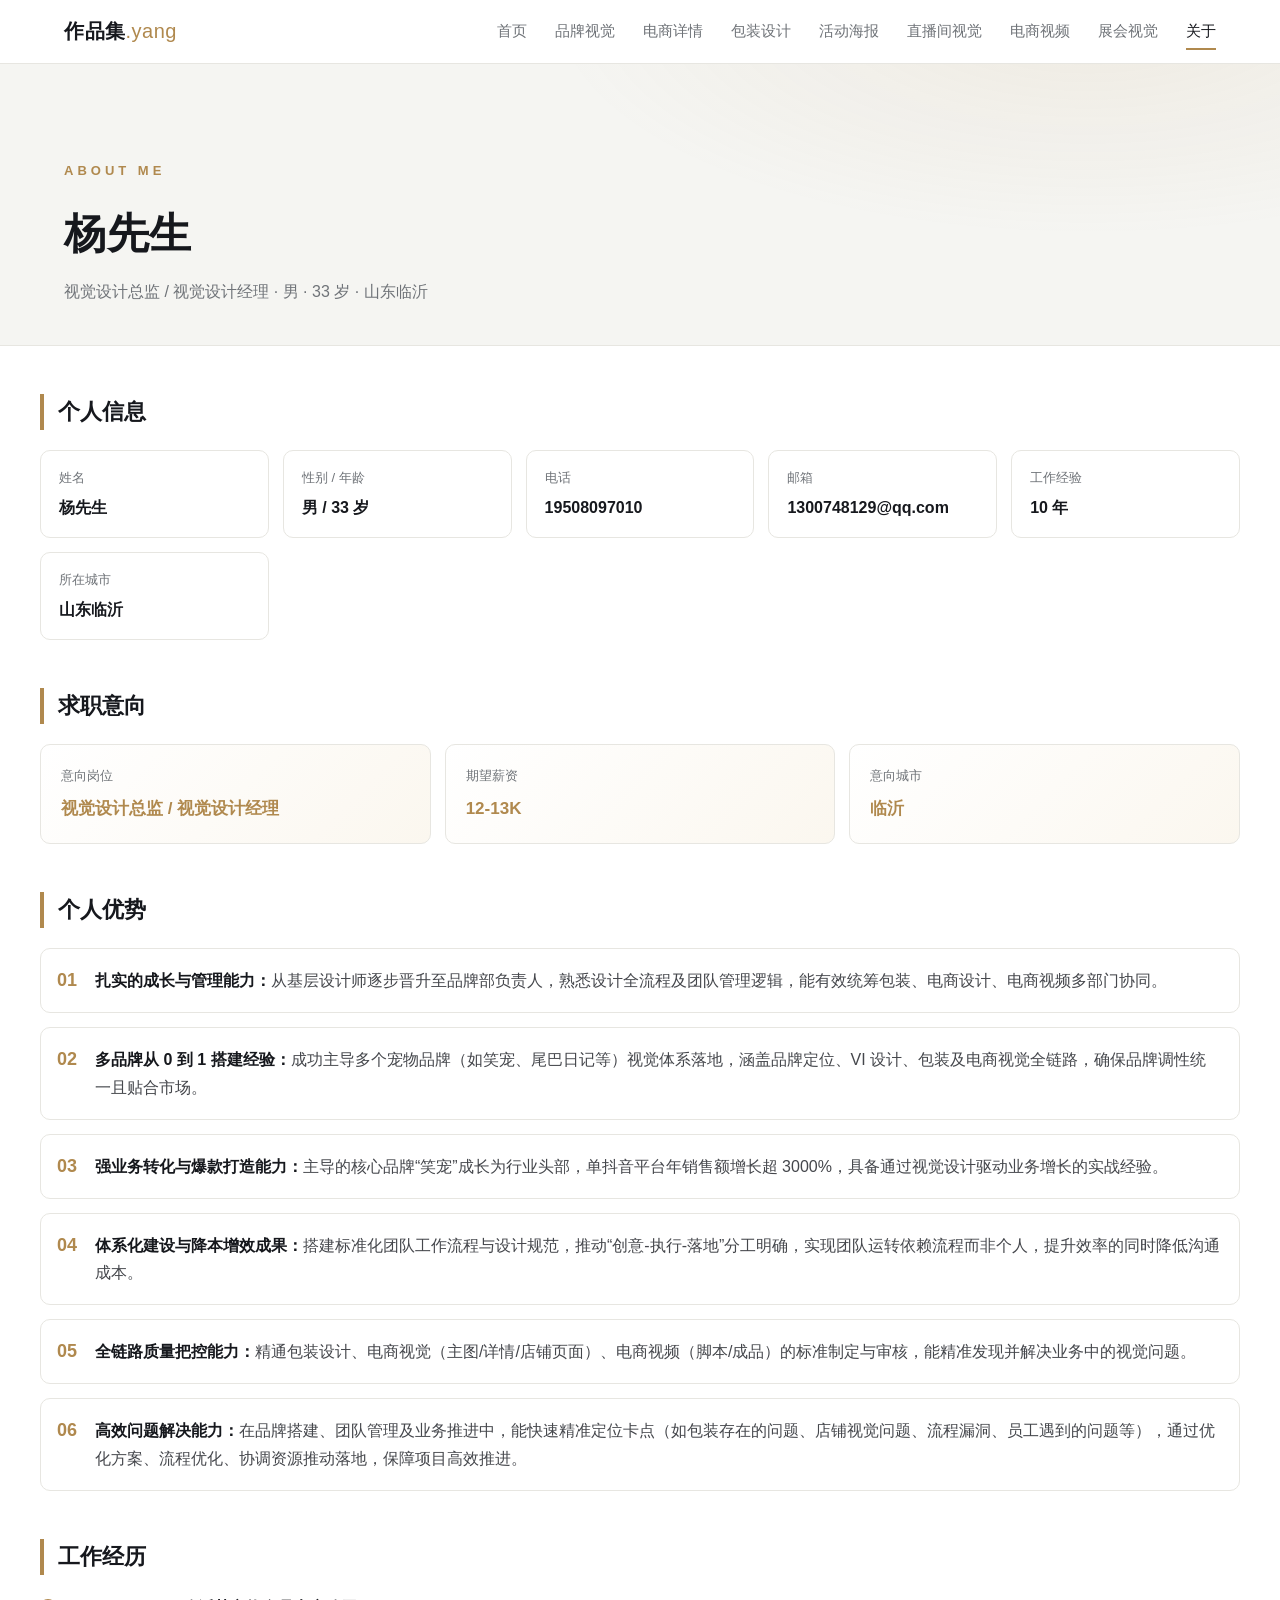
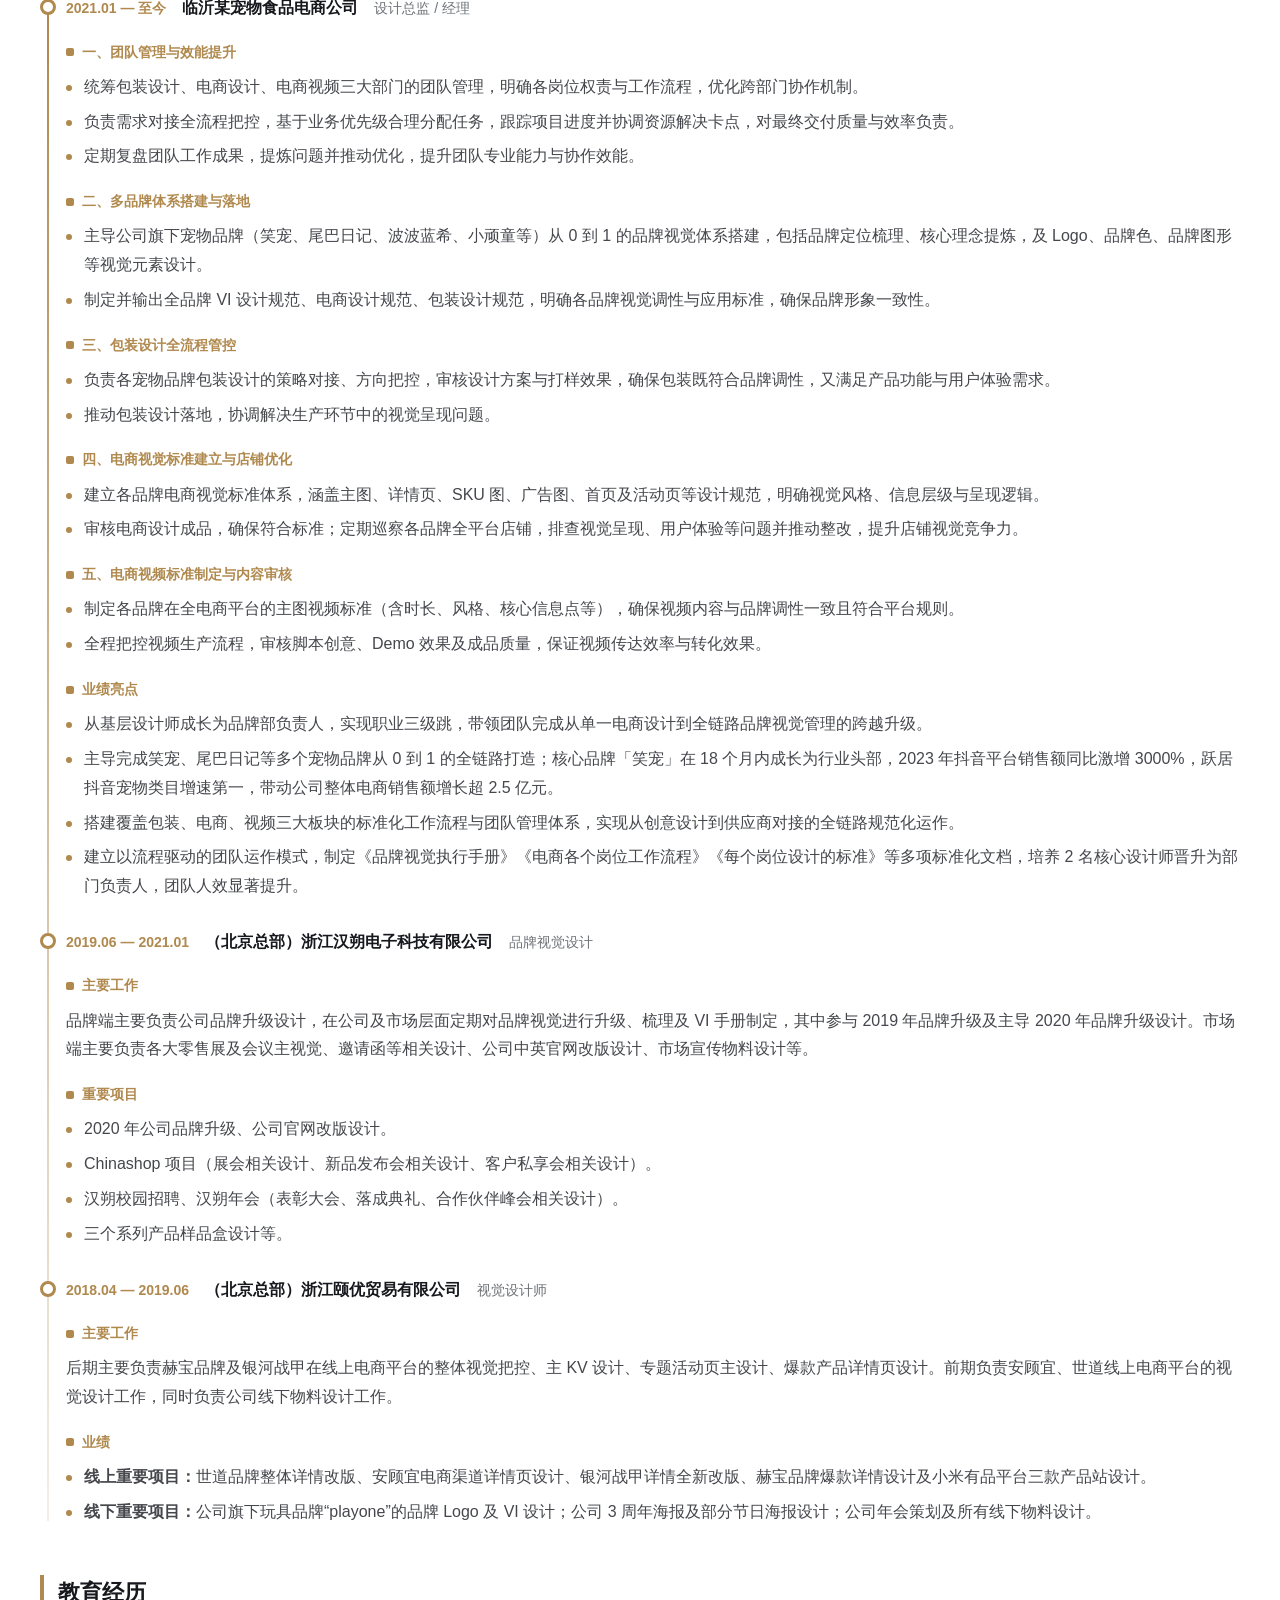
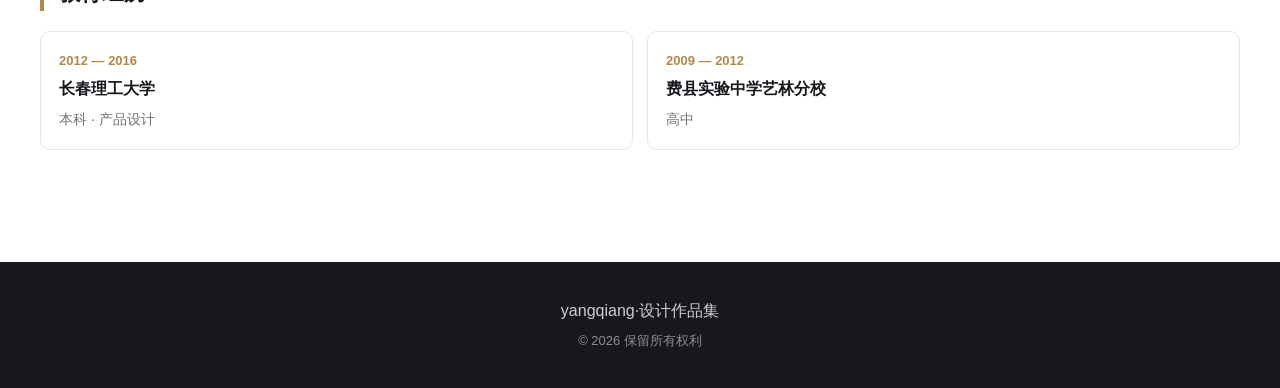
==== about.html @ 396b483f "初始部署：电商设计作品集（压缩版，适配 GitHub）" ====
<!DOCTYPE html>
<html lang="zh-CN">
<head>
  <meta charset="UTF-8" />
  <meta name="viewport" content="width=device-width, initial-scale=1.0" />
  <title>关于我 · 电商设计作品集</title>
  <meta name="description" content="杨先生 · 视觉设计总监/经理 · 个人信息、求职意向、个人优势、工作经历与教育背景" />
  <link rel="stylesheet" href="css/style.css" />
  <style>
    .edit-toolbar{ display:none; position:fixed; right:18px; bottom:18px; z-index:1000; gap:10px; }
    .edit-toolbar button{ border:none; border-radius:50px; padding:12px 22px; font-size:14px; cursor:pointer; box-shadow:0 6px 20px rgba(0,0,0,.18); }
    .btn-edit{ background:var(--accent); color:#fff; }
    .btn-save{ background:#2a9d8f; color:#fff; }
    .btn-cancel{ background:#e9e9e9; color:#333; }
    body.editing .edit-toolbar{ display:flex; }
    body.editing .editable{ outline:2px dashed var(--accent); outline-offset:4px; border-radius:4px; cursor:text; }
    body.editing .editable:hover{ outline-color:#2a9d8f; }
    .edit-badge{ display:none; position:fixed; left:18px; bottom:18px; background:#16181d; color:#fff; padding:10px 16px; border-radius:50px; font-size:13px; z-index:1000; }
    body.editing .edit-badge{ display:block; }
  </style>
</head>
<body>

  <!-- 编辑入口：仅管理员可见 -->
  <div class="edit-toolbar" id="editToolbar">
    <button type="button" class="btn-edit" id="btnEdit">编辑本页</button>
    <button type="button" class="btn-save" id="btnSave" style="display:none">保存修改</button>
    <button type="button" class="btn-cancel" id="btnCancel" style="display:none">取消</button>
  </div>
  <div class="edit-badge" id="editBadge">管理模式 · 点击文字即可编辑</div>

  <!-- ============ 导航栏 ============ -->
  <header class="nav" id="nav">
    <div class="nav-inner container">
      <a class="brand" href="index.html">作品集<span>.yang</span></a>
      <button class="nav-toggle" id="navToggle" aria-label="展开菜单" aria-expanded="false">
        <span></span><span></span><span></span>
      </button>
      <nav class="nav-links" id="navLinks">
        <a href="index.html#home">首页</a>
        <a href="index.html#brand">品牌视觉</a>
        <a href="index.html#detail">电商详情</a>
        <a href="index.html#packaging">包装设计</a>
        <a href="index.html#poster">活动海报</a>
        <a href="index.html#live">直播间视觉</a>
        <a href="index.html#video">电商视频</a>
        <a href="index.html#exhibition">展会视觉</a>
        <a href="about.html" class="active">关于</a>
      </nav>
    </div>
  </header>

  <main>
    <!-- ============ 页面头 ============ -->
    <section class="about-hero">
      <div class="container">
        <p class="kicker editable" data-key="about_kicker">ABOUT ME</p>
        <h1 class="about-h1 editable" data-key="about_title">杨先生</h1>
        <p class="about-sub editable" data-key="about_subtitle">视觉设计总监 / 视觉设计经理 · 男 · 33 岁 · 山东临沂</p>
      </div>
    </section>

    <div class="container about-page" id="aboutPage">

      <!-- 个人信息 -->
      <section class="about-block">
        <h2 class="about-block-title editable" data-key="info_title">个人信息</h2>
        <div class="info-grid">
          <div class="info-card"><span class="info-key">姓名</span><span class="info-val editable" data-key="info_name">杨先生</span></div>
          <div class="info-card"><span class="info-key">性别 / 年龄</span><span class="info-val editable" data-key="info_gender_age">男 / 33 岁</span></div>
          <div class="info-card"><span class="info-key">电话</span><span class="info-val editable" data-key="info_phone">19508097010</span></div>
          <div class="info-card"><span class="info-key">邮箱</span><span class="info-val editable" data-key="info_email">1300748129@qq.com</span></div>
          <div class="info-card"><span class="info-key">工作经验</span><span class="info-val editable" data-key="info_exp">10 年</span></div>
          <div class="info-card"><span class="info-key">所在城市</span><span class="info-val editable" data-key="info_city">山东临沂</span></div>
        </div>
      </section>

      <!-- 求职意向 -->
      <section class="about-block">
        <h2 class="about-block-title editable" data-key="intent_title">求职意向</h2>
        <div class="intent-grid">
          <div class="intent-card">
            <span class="intent-key editable" data-key="intent_key_1">意向岗位</span>
            <span class="intent-val editable" data-key="intent_val_1">视觉设计总监 / 视觉设计经理</span>
          </div>
          <div class="intent-card">
            <span class="intent-key editable" data-key="intent_key_2">期望薪资</span>
            <span class="intent-val editable" data-key="intent_val_2">12-13K</span>
          </div>
          <div class="intent-card">
            <span class="intent-key editable" data-key="intent_key_3">意向城市</span>
            <span class="intent-val editable" data-key="intent_val_3">临沂</span>
          </div>
        </div>
      </section>

      <!-- 个人优势 -->
      <section class="about-block">
        <h2 class="about-block-title editable" data-key="strength_title">个人优势</h2>
        <ol class="strength-list editable" data-key="strength_list">
          <li><strong>扎实的成长与管理能力：</strong>从基层设计师逐步晋升至品牌部负责人，熟悉设计全流程及团队管理逻辑，能有效统筹包装、电商设计、电商视频多部门协同。</li>
          <li><strong>多品牌从 0 到 1 搭建经验：</strong>成功主导多个宠物品牌（如笑宠、尾巴日记等）视觉体系落地，涵盖品牌定位、VI 设计、包装及电商视觉全链路，确保品牌调性统一且贴合市场。</li>
          <li><strong>强业务转化与爆款打造能力：</strong>主导的核心品牌“笑宠”成长为行业头部，单抖音平台年销售额增长超 3000%，具备通过视觉设计驱动业务增长的实战经验。</li>
          <li><strong>体系化建设与降本增效成果：</strong>搭建标准化团队工作流程与设计规范，推动“创意-执行-落地”分工明确，实现团队运转依赖流程而非个人，提升效率的同时降低沟通成本。</li>
          <li><strong>全链路质量把控能力：</strong>精通包装设计、电商视觉（主图/详情/店铺页面）、电商视频（脚本/成品）的标准制定与审核，能精准发现并解决业务中的视觉问题。</li>
          <li><strong>高效问题解决能力：</strong>在品牌搭建、团队管理及业务推进中，能快速精准定位卡点（如包装存在的问题、店铺视觉问题、流程漏洞、员工遇到的问题等），通过优化方案、流程优化、协调资源推动落地，保障项目高效推进。</li>
        </ol>
      </section>

      <!-- 工作经历 -->
      <section class="about-block">
        <h2 class="about-block-title editable" data-key="work_title">工作经历</h2>
        <div class="timeline">

          <div class="tl-item">
            <div class="tl-dot"></div>
            <div class="tl-head">
              <span class="tl-date editable" data-key="w1_date">2021.01 — 至今</span>
              <span class="tl-org editable" data-key="w1_org">临沂某宠物食品电商公司</span>
              <span class="tl-role editable" data-key="w1_role">设计总监 / 经理</span>
            </div>
            <div class="tl-body editable" data-key="w1_body">
              <h4>一、团队管理与效能提升</h4>
              <ul>
                <li>统筹包装设计、电商设计、电商视频三大部门的团队管理，明确各岗位权责与工作流程，优化跨部门协作机制。</li>
                <li>负责需求对接全流程把控，基于业务优先级合理分配任务，跟踪项目进度并协调资源解决卡点，对最终交付质量与效率负责。</li>
                <li>定期复盘团队工作成果，提炼问题并推动优化，提升团队专业能力与协作效能。</li>
              </ul>
              <h4>二、多品牌体系搭建与落地</h4>
              <ul>
                <li>主导公司旗下宠物品牌（笑宠、尾巴日记、波波蓝希、小顽童等）从 0 到 1 的品牌视觉体系搭建，包括品牌定位梳理、核心理念提炼，及 Logo、品牌色、品牌图形等视觉元素设计。</li>
                <li>制定并输出全品牌 VI 设计规范、电商设计规范、包装设计规范，明确各品牌视觉调性与应用标准，确保品牌形象一致性。</li>
              </ul>
              <h4>三、包装设计全流程管控</h4>
              <ul>
                <li>负责各宠物品牌包装设计的策略对接、方向把控，审核设计方案与打样效果，确保包装既符合品牌调性，又满足产品功能与用户体验需求。</li>
                <li>推动包装设计落地，协调解决生产环节中的视觉呈现问题。</li>
              </ul>
              <h4>四、电商视觉标准建立与店铺优化</h4>
              <ul>
                <li>建立各品牌电商视觉标准体系，涵盖主图、详情页、SKU 图、广告图、首页及活动页等设计规范，明确视觉风格、信息层级与呈现逻辑。</li>
                <li>审核电商设计成品，确保符合标准；定期巡察各品牌全平台店铺，排查视觉呈现、用户体验等问题并推动整改，提升店铺视觉竞争力。</li>
              </ul>
              <h4>五、电商视频标准制定与内容审核</h4>
              <ul>
                <li>制定各品牌在全电商平台的主图视频标准（含时长、风格、核心信息点等），确保视频内容与品牌调性一致且符合平台规则。</li>
                <li>全程把控视频生产流程，审核脚本创意、Demo 效果及成品质量，保证视频传达效率与转化效果。</li>
              </ul>
              <h4>业绩亮点</h4>
              <ul>
                <li>从基层设计师成长为品牌部负责人，实现职业三级跳，带领团队完成从单一电商设计到全链路品牌视觉管理的跨越升级。</li>
                <li>主导完成笑宠、尾巴日记等多个宠物品牌从 0 到 1 的全链路打造；核心品牌「笑宠」在 18 个月内成长为行业头部，2023 年抖音平台销售额同比激增 3000%，跃居抖音宠物类目增速第一，带动公司整体电商销售额增长超 2.5 亿元。</li>
                <li>搭建覆盖包装、电商、视频三大板块的标准化工作流程与团队管理体系，实现从创意设计到供应商对接的全链路规范化运作。</li>
                <li>建立以流程驱动的团队运作模式，制定《品牌视觉执行手册》《电商各个岗位工作流程》《每个岗位设计的标准》等多项标准化文档，培养 2 名核心设计师晋升为部门负责人，团队人效显著提升。</li>
              </ul>
            </div>
          </div>

          <div class="tl-item">
            <div class="tl-dot"></div>
            <div class="tl-head">
              <span class="tl-date editable" data-key="w2_date">2019.06 — 2021.01</span>
              <span class="tl-org editable" data-key="w2_org">（北京总部）浙江汉朔电子科技有限公司</span>
              <span class="tl-role editable" data-key="w2_role">品牌视觉设计</span>
            </div>
            <div class="tl-body editable" data-key="w2_body">
              <h4>主要工作</h4>
              <p>品牌端主要负责公司品牌升级设计，在公司及市场层面定期对品牌视觉进行升级、梳理及 VI 手册制定，其中参与 2019 年品牌升级及主导 2020 年品牌升级设计。市场端主要负责各大零售展及会议主视觉、邀请函等相关设计、公司中英官网改版设计、市场宣传物料设计等。</p>
              <h4>重要项目</h4>
              <ul>
                <li>2020 年公司品牌升级、公司官网改版设计。</li>
                <li>Chinashop 项目（展会相关设计、新品发布会相关设计、客户私享会相关设计）。</li>
                <li>汉朔校园招聘、汉朔年会（表彰大会、落成典礼、合作伙伴峰会相关设计）。</li>
                <li>三个系列产品样品盒设计等。</li>
              </ul>
            </div>
          </div>

          <div class="tl-item">
            <div class="tl-dot"></div>
            <div class="tl-head">
              <span class="tl-date editable" data-key="w3_date">2018.04 — 2019.06</span>
              <span class="tl-org editable" data-key="w3_org">（北京总部）浙江颐优贸易有限公司</span>
              <span class="tl-role editable" data-key="w3_role">视觉设计师</span>
            </div>
            <div class="tl-body editable" data-key="w3_body">
              <h4>主要工作</h4>
              <p>后期主要负责赫宝品牌及银河战甲在线上电商平台的整体视觉把控、主 KV 设计、专题活动页主设计、爆款产品详情页设计。前期负责安顾宜、世道线上电商平台的视觉设计工作，同时负责公司线下物料设计工作。</p>
              <h4>业绩</h4>
              <ul>
                <li><strong>线上重要项目：</strong>世道品牌整体详情改版、安顾宜电商渠道详情页设计、银河战甲详情全新改版、赫宝品牌爆款详情设计及小米有品平台三款产品站设计。</li>
                <li><strong>线下重要项目：</strong>公司旗下玩具品牌“playone”的品牌 Logo 及 VI 设计；公司 3 周年海报及部分节日海报设计；公司年会策划及所有线下物料设计。</li>
              </ul>
            </div>
          </div>

        </div>
      </section>

      <!-- 教育经历 -->
      <section class="about-block">
        <h2 class="about-block-title editable" data-key="edu_title">教育经历</h2>
        <div class="edu-grid editable" data-key="edu_list">
          <div class="edu-card">
            <span class="edu-date">2012 — 2016</span>
            <span class="edu-school">长春理工大学</span>
            <span class="edu-major">本科 · 产品设计</span>
          </div>
          <div class="edu-card">
            <span class="edu-date">2009 — 2012</span>
            <span class="edu-school">费县实验中学艺林分校</span>
            <span class="edu-major">高中</span>
          </div>
        </div>
      </section>

    </div>
  </main>

  <footer class="footer">
    <div class="container">
      <p class="editable" data-key="footer_line">yangqiang·设计作品集</p>
      <p class="footer-sub">© <span id="year"></span> 保留所有权利</p>
    </div>
  </footer>

  <script src="js/admin_shared.js"></script>
  <script>
  (function () {
    "use strict";
    document.getElementById("year").textContent = new Date().getFullYear();

    var API = window.__adminAPI || "";
    var TOKEN = null;
    var editing = false;
    var toolbar = document.getElementById("editToolbar");
    var badge = document.getElementById("editBadge");
    var btnEdit = document.getElementById("btnEdit");
    var btnSave = document.getElementById("btnSave");
    var btnCancel = document.getElementById("btnCancel");
    var editables = Array.prototype.slice.call(document.querySelectorAll(".editable"));

    function getToken() {
      var m = location.search.match(/[?&]token=([^&]+)/);
      return m ? decodeURIComponent(m[1]) : localStorage.getItem("adminToken");
    }
    function setEditState(on) {
      editing = on;
      document.body.classList.toggle("editing", on);
      btnEdit.style.display = on ? "none" : "";
      btnSave.style.display = on ? "" : "none";
      btnCancel.style.display = on ? "" : "none";
      editables.forEach(function (el) { el.setAttribute("contenteditable", on ? "true" : "false"); });
      badge.textContent = on ? "管理模式 · 点击文字即可编辑，改完点保存" : "管理模式 · 点击文字即可编辑";
    }

    // 验证 token
    var rawToken = getToken();
    if (rawToken) {
      fetch(API + "/api/check_token", {
        method: "POST",
        headers: {"Content-Type": "application/json"},
        body: JSON.stringify({token: rawToken})
      }).then(function (r) {
        if (r.ok) return r.json();
        throw new Error("bad token");
      }).then(function (res) {
        if (res.ok) {
          TOKEN = rawToken;
          localStorage.setItem("adminToken", TOKEN);
          toolbar.style.display = "flex";
        }
      }).catch(function () {
        localStorage.removeItem("adminToken");
      });
    }

    btnEdit.addEventListener("click", function () { setEditState(true); });
    btnCancel.addEventListener("click", function () {
      if (confirm("取消后未保存的修改将丢失，确定取消？")) location.reload();
    });
    btnSave.addEventListener("click", function () {
      if (!TOKEN) { alert("未登录或无权限"); return; }
      // 生成干净的 HTML 副本
      var clone = document.documentElement.cloneNode(true);
      var tb = clone.querySelector(".edit-toolbar");
      if (tb) tb.remove();
      var bd = clone.querySelector(".edit-badge");
      if (bd) bd.remove();
      clone.querySelectorAll(".editable").forEach(function (el) {
        el.removeAttribute("contenteditable");
        el.classList.remove("editable");
      });
      var html = clone.outerHTML;
      fetch(API + "/api/save_about", {
        method: "POST",
        headers: {
          "Content-Type": "application/json",
          "X-Admin-Token": TOKEN
        },
        body: JSON.stringify({html: html})
      }).then(function (r) { return r.json(); }).then(function (res) {
        if (res.ok) { alert("保存成功"); setEditState(false); location.reload(); }
        else alert("保存失败：" + (res.error || "未知错误"));
      }).catch(function (e) { alert("保存失败：" + e.message); });
    });
  })();
  </script>
</body>
</html>
---- css/style.css ----
/* =========================================================
   电商设计作品集 · 样式表
   简约干净商业风格 · 适配桌面 / 移动端
   ========================================================= */

:root{
  --bg:        #ffffff;
  --bg-soft:   #f5f5f2;
  --ink:       #16181d;
  --muted:     #6f7378;
  --line:      #e7e6e1;
  --accent:    #b0894e;      /* 暖铜金，商业质感点缀 */
  --accent-2:  #8c6a35;
  --shadow:    0 10px 30px rgba(20,22,29,.08);
  --shadow-sm: 0 4px 14px rgba(20,22,29,.06);
  --radius:    10px;
  --nav-h:     64px;
  --maxw:      1200px;
  --ease:      cubic-bezier(.22,.61,.36,1);
}

*{ box-sizing:border-box; margin:0; padding:0; }

html{
  scroll-behavior:smooth;
  scroll-padding-top:var(--nav-h);
  -webkit-text-size-adjust:100%;
}

body{
  font-family:-apple-system,BlinkMacSystemFont,"PingFang SC","Microsoft YaHei",
              "Hiragino Sans GB","Segoe UI",Roboto,Helvetica,Arial,sans-serif;
  color:var(--ink);
  background:var(--bg);
  line-height:1.65;
  -webkit-font-smoothing:antialiased;
}

img{ display:block; max-width:100%; }
a{ color:inherit; text-decoration:none; }

.container{
  width:100%;
  max-width:var(--maxw);
  margin:0 auto;
  padding:0 24px;
}

/* ===================== 导航栏 ===================== */
.nav{
  position:sticky; top:0; z-index:50;
  height:var(--nav-h);
  background:rgba(255,255,255,.82);
  backdrop-filter:saturate(180%) blur(12px);
  -webkit-backdrop-filter:saturate(180%) blur(12px);
  border-bottom:1px solid var(--line);
}
.nav-inner{
  height:100%;
  display:flex; align-items:center; justify-content:space-between;
}
.brand{
  font-size:20px; font-weight:700; letter-spacing:.5px;
}
.brand span{ color:var(--accent); font-weight:500; }

.nav-links{ display:flex; gap:28px; }
.nav-links a{
  position:relative;
  font-size:15px; color:var(--muted);
  padding:6px 0;
  transition:color .25s var(--ease);
}
.nav-links a::after{
  content:""; position:absolute; left:0; bottom:0;
  width:0; height:2px; background:var(--accent);
  transition:width .28s var(--ease);
}
.nav-links a:hover{ color:var(--ink); }
.nav-links a.active{ color:var(--ink); }
.nav-links a.active::after{ width:100%; }

/* 移动端汉堡按钮 */
.nav-toggle{
  display:none;
  flex-direction:column; justify-content:center; gap:5px;
  width:42px; height:42px; border:none; background:none; cursor:pointer;
}
.nav-toggle span{
  display:block; width:22px; height:2px; background:var(--ink);
  transition:transform .3s var(--ease), opacity .3s var(--ease);
}
.nav-toggle.open span:nth-child(1){ transform:translateY(7px) rotate(45deg); }
.nav-toggle.open span:nth-child(2){ opacity:0; }
.nav-toggle.open span:nth-child(3){ transform:translateY(-7px) rotate(-45deg); }

/* ===================== 首页 HERO ===================== */
.hero{
  position:relative; overflow:hidden;
  min-height:calc(100vh - var(--nav-h));
  display:flex; align-items:center;
  background:var(--bg-soft);
  border-bottom:1px solid var(--line);
}
.hero-bg{ position:absolute; inset:0; z-index:0; }
.hero-bg svg{ width:100%; height:100%; display:block; }
.hero-inner{ position:relative; z-index:1; }
.hero-inner{ padding:60px 24px; text-align:center; width:100%; }
.kicker{
  font-size:13px; letter-spacing:4px; text-transform:uppercase;
  color:var(--accent); margin-bottom:18px; font-weight:600;
}
.hero-title{
  font-size:clamp(2.6rem,7vw,5rem);
  font-weight:800; line-height:1.1; letter-spacing:1px;
}
.hero-name{
  margin-top:26px; font-size:clamp(1.1rem,2.4vw,1.5rem);
  font-weight:600; color:var(--ink);
}
.hero-contact{
  margin-top:8px; font-size:15px; color:var(--muted);
}
.hero-cta{
  display:inline-block; margin-top:36px;
  padding:13px 30px; border:1px solid var(--ink); border-radius:40px;
  font-size:15px; color:var(--ink);
  transition:background .25s var(--ease), color .25s var(--ease), transform .25s var(--ease);
}
.hero-cta:hover{ background:var(--ink); color:#fff; transform:translateY(-2px); }

/* 可编辑占位提示 */
[contenteditable]{ outline:none; border-radius:6px; padding:2px 6px; margin-left:-6px; }
[contenteditable]:focus{ box-shadow:0 0 0 2px rgba(176,137,78,.35); }
[contenteditable]:empty:before{
  content:attr(data-ph); color:var(--muted); font-weight:400;
}

/* ===================== 通用区块 ===================== */
.section{ padding:84px 0; }
.section-alt{ background:var(--bg-soft); }
.section-head{
  display:flex; align-items:baseline; gap:18px; margin-bottom:22px;
}
.sec-index{
  font-size:14px; font-weight:700; color:var(--accent);
  border:1px solid var(--accent); border-radius:6px;
  padding:3px 9px; line-height:1;
}
.section-head h2{ font-size:clamp(1.5rem,3.2vw,2.1rem); font-weight:700; letter-spacing:.5px; }
.sec-en{ font-size:13px; letter-spacing:2px; text-transform:uppercase; color:var(--muted); margin-top:2px; }

/* 文案预留框（文本框） */
.box-intro{
  width:100%;
  font:inherit; color:var(--ink);
  background:var(--bg);
  border:1px solid var(--line); border-radius:var(--radius);
  padding:14px 16px; margin-bottom:26px;
  resize:vertical; min-height:64px; line-height:1.6;
}
.section-alt .box-intro{ background:#fff; }
.box-intro::placeholder{ color:var(--muted); }
.box-intro:focus{ outline:none; border-color:var(--accent); box-shadow:0 0 0 3px rgba(176,137,78,.15); }
.box-tall{ min-height:160px; }

/* ===================== 网格 / 卡片 ===================== */
.grid{
  display:grid;
  grid-template-columns:repeat(auto-fill,minmax(240px,1fr));
  gap:20px;
}
.grid-video{
  grid-template-columns:repeat(auto-fill,minmax(320px,1fr));
  gap:24px;
}
.card{
  background:#fff; border:1px solid var(--line); border-radius:var(--radius);
  overflow:hidden; cursor:pointer;
  transition:transform .3s var(--ease), box-shadow .3s var(--ease), border-color .3s var(--ease);
}
.section-alt .card{ background:#fff; }
.card:hover{
  transform:translateY(-6px);
  box-shadow:var(--shadow);
  border-color:transparent;
}
.card-media{
  position:relative; width:100%; aspect-ratio:4/3;
  background:var(--bg-soft); overflow:hidden;
}
.card-media img{
  width:100%; height:100%; object-fit:cover;        /* 不变形：等比裁剪填充 */
  transition:transform .4s var(--ease);
}
.card:hover .card-media img{ transform:scale(1.04); }
.card-title{
  padding:13px 15px; font-size:14px; color:var(--ink);
  white-space:nowrap; overflow:hidden; text-overflow:ellipsis;
}

/* 视频卡片 */
.video-card{
  background:#fff; border:1px solid var(--line); border-radius:var(--radius);
  overflow:hidden;
  transition:transform .3s var(--ease), box-shadow .3s var(--ease);
}
.video-card:hover{ transform:translateY(-6px); box-shadow:var(--shadow); border-color:transparent; }
.video-card video{
  width:100%; height:auto; display:block; background:#000;   /* 不变形：保持原始比例 */
}
.video-card .card-title{ padding:12px 15px; }

/* ===================== 灯箱 ===================== */
.lightbox{
  position:fixed; inset:0; z-index:100;
  display:none; align-items:center; justify-content:center;
  background:rgba(16,18,23,.92);
  padding:24px;
}
.lightbox.open{ display:flex; }
.lb-figure{
  position:relative;
  display:flex; flex-direction:column; align-items:center; justify-content:center;
  width:100%; max-width:min(1100px,94vw); height:90vh;
}
.lb-stage{
  position:relative; flex:1; min-height:0; width:100%;
  display:flex; align-items:center; justify-content:center;
  overflow:hidden;
}
#lbImg{
  display:block; max-width:none; max-height:none;
  border-radius:6px; box-shadow:0 20px 60px rgba(0,0,0,.5);
}
.lb-title-bar{
  position:absolute; top:16px; left:0; right:0; text-align:center; z-index:5;
  pointer-events:none;
}
.lb-title-bar h4{ color:#fff; font-size:15px; font-weight:600; text-shadow:0 1px 6px rgba(0,0,0,.7); }

.lb-close{
  position:absolute; top:18px; right:22px;
  width:44px; height:44px; border-radius:50%;
  border:1px solid rgba(255,255,255,.3); background:rgba(255,255,255,.06);
  color:#fff; font-size:26px; line-height:1; cursor:pointer;
  transition:background .2s var(--ease);
}
.lb-close:hover{ background:rgba(255,255,255,.16); }
.lb-nav{
  position:absolute; top:50%; transform:translateY(-50%);
  width:48px; height:48px; border-radius:50%;
  border:1px solid rgba(255,255,255,.25); background:rgba(255,255,255,.06);
  color:#fff; font-size:28px; cursor:pointer;
  transition:background .2s var(--ease);
}
.lb-nav:hover{ background:rgba(255,255,255,.18); }
.lb-prev{ left:18px; }
.lb-next{ right:18px; }

/* 灯箱缩放容器 + 缩放控制（放大/缩小/复位，支持滚轮/双击/拖拽/双指） */
.lb-zoom-wrap{
  flex:none; line-height:0;
  transform-origin:center center;
  cursor:grab;
  will-change:transform;
  touch-action:none;
}
.lb-zoom-wrap:active{ cursor:grabbing; }
.lb-zoom-controls{
  position:absolute; bottom:18px; left:50%; transform:translateX(-50%);
  display:flex; align-items:center; gap:8px; z-index:115;
}
.lb-zoom-controls button{
  width:44px; height:44px; border-radius:50%;
  border:1px solid rgba(255,255,255,.32); background:rgba(255,255,255,.08);
  color:#fff; font-size:20px; line-height:1; cursor:pointer;
  display:flex; align-items:center; justify-content:center;
  transition:background .2s var(--ease), transform .15s var(--ease);
  backdrop-filter:blur(4px); -webkit-backdrop-filter:blur(4px);
}
.lb-zoom-controls button:hover{ background:rgba(255,255,255,.22); }
.lb-zoom-controls button:active{ transform:scale(.92); }
.lb-zoom-controls #lbZoomReset{            /* “1:1” 复位按钮，稍宽 */
  font-size:13px; font-weight:600; width:auto; min-width:56px; padding:0 12px;
  letter-spacing:.5px;
}

/* ===================== 关于我（独立页 about.html） ===================== */
.about-hero{
  padding:96px 0 40px;
  border-bottom:1px solid var(--line);
  background:
    radial-gradient(900px 380px at 85% -20%, rgba(176,137,78,.10), transparent 60%),
    var(--bg-soft);
}
.about-h1{ font-size:42px; font-weight:800; letter-spacing:.5px; }
.about-sub{ color:var(--muted); margin-top:10px; font-size:16px; }
.about-page{ padding:48px 0 64px; }
.about-block{ margin-bottom:48px; }
.about-block-title{
  font-size:22px; font-weight:700; margin-bottom:20px;
  padding-left:14px; border-left:4px solid var(--accent);
}
.info-grid{
  display:grid; grid-template-columns:repeat(auto-fit,minmax(220px,1fr)); gap:14px;
}
.info-card{
  background:#fff; border:1px solid var(--line); border-radius:var(--radius);
  padding:16px 18px; display:flex; flex-direction:column; gap:6px;
}
.info-key{ font-size:13px; color:var(--muted); }
.info-val{ font-size:16px; font-weight:600; color:var(--ink); word-break:break-all; }
.intent-grid{ display:grid; grid-template-columns:repeat(auto-fit,minmax(240px,1fr)); gap:14px; }
.intent-card{
  background:linear-gradient(135deg, #fff, #fbf7ef);
  border:1px solid var(--line); border-radius:var(--radius);
  padding:20px; display:flex; flex-direction:column; gap:8px;
}
.intent-key{ font-size:13px; color:var(--muted); }
.intent-val{ font-size:17px; font-weight:700; color:var(--accent); }
.timeline{ position:relative; padding-left:26px; }
.timeline::before{
  content:""; position:absolute; left:7px; top:6px; bottom:6px; width:2px;
  background:linear-gradient(var(--accent),rgba(176,137,78,.15));
}
.tl-item{ position:relative; margin-bottom:28px; }
.tl-dot{
  position:absolute; left:-26px; top:4px; width:16px; height:16px; border-radius:50%;
  background:#fff; border:3px solid var(--accent);
}
.tl-head{ display:flex; flex-wrap:wrap; align-items:baseline; gap:10px 16px; margin-bottom:10px; }
.tl-date{ font-size:14px; font-weight:700; color:var(--accent); }
.tl-org{ font-size:16px; font-weight:700; color:var(--ink); }
.tl-role{ font-size:14px; color:var(--muted); }
.tl-list{ list-style:none; padding:0; margin:0; }
.tl-list li{
  position:relative; padding-left:18px; margin-bottom:8px; color:#45474c; line-height:1.7;
}
.tl-list li::before{ content:""; position:absolute; left:0; top:11px; width:6px; height:6px; border-radius:50%; background:var(--accent); }
.about-note{
  margin-top:8px; font-size:12px; color:var(--muted);
  background:rgba(176,137,78,.08); border:1px dashed rgba(176,137,78,.35);
  border-radius:8px; padding:10px 14px;
}

/* 个人优势 */
.strength-list{
  list-style:none; counter-reset:strength; padding:0; margin:0;
  display:grid; gap:14px;
}
.strength-list li{
  position:relative; background:#fff; border:1px solid var(--line); border-radius:var(--radius);
  padding:18px 18px 18px 54px; line-height:1.7; color:#45474c;
}
.strength-list li::before{
  counter-increment:strength; content:counter(strength, decimal-leading-zero);
  position:absolute; left:16px; top:16px; font-size:18px; font-weight:800; color:var(--accent);
}
.strength-list li strong{ color:var(--ink); font-weight:700; }

/* 工作经历详情 */
.tl-body{ color:#45474c; line-height:1.8; }
.tl-body h4{
  font-size:14px; font-weight:700; color:var(--accent); margin:18px 0 8px;
  display:flex; align-items:center; gap:8px;
}
.tl-body h4::before{
  content:""; width:8px; height:8px; border-radius:2px; background:var(--accent);
}
.tl-body p{ margin-bottom:10px; }
.tl-body ul{ list-style:none; padding:0; margin:0 0 10px; }
.tl-body ul li{ position:relative; padding-left:18px; margin-bottom:6px; }
.tl-body ul li::before{ content:""; position:absolute; left:0; top:12px; width:6px; height:6px; border-radius:50%; background:var(--accent); }

/* 教育经历 */
.edu-grid{ display:grid; grid-template-columns:repeat(auto-fit,minmax(260px,1fr)); gap:14px; }
.edu-card{
  background:#fff; border:1px solid var(--line); border-radius:var(--radius);
  padding:18px; display:flex; flex-direction:column; gap:5px;
}
.edu-date{ font-size:13px; font-weight:700; color:var(--accent); }
.edu-school{ font-size:16px; font-weight:700; color:var(--ink); }
.edu-major{ font-size:14px; color:var(--muted); }

/* ===================== 关于我（文案排版，非框式） ===================== */
.about-wrap{ max-width:880px; }
.about-lede{
  font-size:clamp(1.15rem,2.4vw,1.5rem); line-height:1.6; font-weight:500;
  color:var(--ink); margin-bottom:30px; letter-spacing:.3px;
}
.about-cols{
  display:grid; grid-template-columns:1fr 1fr; gap:14px 44px; margin-bottom:36px;
}
.about-col p{ color:#45474c; margin-bottom:14px; }
.about-meta{
  display:flex; flex-wrap:wrap; gap:18px 48px;
  padding-top:26px; border-top:1px solid var(--line);
}
.meta-item{ display:flex; flex-direction:column; gap:5px; }
.meta-key{
  font-size:12px; letter-spacing:2px; text-transform:uppercase; color:var(--accent); font-weight:600;
}
.meta-val{ font-size:16px; font-weight:600; color:var(--ink); }

/* ===================== 页脚 ===================== */
.footer{ background:var(--ink); color:#cfcfcf; padding:36px 0; text-align:center; }
.footer-sub{ font-size:13px; color:#8d8f95; margin-top:6px; }

/* ===================== 品牌视觉：PDF 封面卡片 ===================== */
.grid-brand{ grid-template-columns:repeat(auto-fill,minmax(210px,1fr)); }
.brand-card{
  background:#fff; border:1px solid var(--line); border-radius:var(--radius);
  overflow:hidden; display:flex; flex-direction:column; cursor:pointer;
  transition:transform .3s var(--ease), box-shadow .3s var(--ease), border-color .3s var(--ease);
}
.brand-card:hover{ transform:translateY(-6px); box-shadow:var(--shadow); border-color:transparent; }
.brand-cover{
  position:relative; aspect-ratio:4/3; display:flex; align-items:center; justify-content:center;
  background:linear-gradient(155deg,#fbf9f5,#efe9df);
  border-bottom:1px solid var(--line);
}
.brand-cover::before{
  content:""; position:absolute; left:0; right:0; top:0; height:5px;
  background:linear-gradient(90deg,var(--accent),var(--accent-2));
  z-index:2;                       /* 封面图之上保留顶部色条 */
}
.brand-cover img{
  width:100%; height:100%; object-fit:cover; position:relative; z-index:0;
  transition:transform .4s var(--ease);
}
.brand-card:hover .brand-cover img{ transform:scale(1.04); }
.brand-cover.no-cover{ background:linear-gradient(155deg,#fbf9f5,#efe9df); }
.brand-cover-fallback{
  position:relative; z-index:0; width:100%; height:100%;
  display:flex; flex-direction:column; align-items:center; justify-content:center; gap:14px;
  padding:18px; text-align:center;
}
.pdf-tag{
  font-size:13px; font-weight:800; letter-spacing:2px; color:#fff;
  background:var(--accent); padding:5px 12px; border-radius:6px;
}
.bcp-title{ font-size:15px; font-weight:600; color:var(--ink); line-height:1.4; }
.pdf-badge{
  position:absolute; top:12px; right:12px; font-size:11px; font-weight:700; letter-spacing:1px;
  color:#fff; background:var(--accent); padding:3px 8px; border-radius:5px;
}
.brand-meta{ padding:14px 15px 16px; display:flex; flex-direction:column; gap:6px; }
.brand-title{
  font-size:14px; font-weight:600; line-height:1.4;
  display:-webkit-box; -webkit-line-clamp:2; -webkit-box-orient:vertical; overflow:hidden;
}
.brand-sub{ font-size:12px; color:var(--muted); }
.brand-actions{ display:flex; gap:10px; margin-top:6px; }
.brand-actions a, .brand-actions button{
  flex:1; text-align:center; font:inherit; font-size:13px; cursor:pointer;
  padding:8px 0; border-radius:7px; border:1px solid var(--line); background:#fff; color:var(--ink);
  transition:background .2s var(--ease), color .2s var(--ease), border-color .2s var(--ease);
}
.brand-actions .brand-view{ background:var(--accent); border-color:var(--accent); color:#fff; }
.brand-actions .brand-view:hover{ background:var(--accent-2); }
.brand-actions a:hover{ border-color:var(--accent); color:var(--accent); }

/* ===================== 展会视觉：分组画廊 ===================== */
.ex-group{ margin-bottom:44px; }
.ex-group:last-child{ margin-bottom:0; }
.ex-group-head{
  display:flex; align-items:baseline; gap:12px; margin-bottom:16px;
  padding-bottom:10px; border-bottom:1px solid var(--line);
}
.ex-group-head h3{ font-size:18px; font-weight:700; }
.ex-group-head .ex-en{ font-size:12px; letter-spacing:2px; text-transform:uppercase; color:var(--muted); }
.ex-group-head .ex-count{ margin-left:auto; font-size:12px; color:var(--muted); }
.ex-grid{ display:grid; grid-template-columns:repeat(auto-fill,minmax(220px,1fr)); gap:18px; }

/* ===================== 长图切片网格弹窗（详情 / 海报） ===================== */
.slice-modal{
  position:fixed; inset:0; z-index:110; display:none;
  flex-direction:column; background:rgba(245,245,242,.98);
}
.slice-modal.open{ display:flex; }
.slice-modal-bar{
  display:flex; align-items:center; gap:14px; padding:14px 20px;
  background:#fff; border-bottom:1px solid var(--line);
}
.slice-modal-bar h3{
  font-size:16px; font-weight:700; flex:1; min-width:0;
  white-space:nowrap; overflow:hidden; text-overflow:ellipsis;
}
.slice-close{
  width:40px; height:40px; border-radius:50%; border:1px solid var(--line);
  background:#fff; color:var(--ink); font-size:24px; line-height:1; cursor:pointer;
  transition:background .2s var(--ease);
}
.slice-close:hover{ background:var(--bg-soft); }
.slice-modal-body{ flex:1; min-height:0; overflow:auto; padding:22px; }
.slice-hint{ font-size:13px; color:var(--muted); margin-bottom:16px; text-align:center; }
.slice-grid{
  display:grid;
  grid-template-columns:repeat(auto-fill, minmax(300px, 1fr));
  gap:22px;
  max-width:1100px; margin:0 auto;
}
.slice-cell{
  position:relative; background:#fff; border:1px solid var(--line); border-radius:var(--radius);
  overflow:hidden; cursor:pointer;
  transition:transform .25s var(--ease), box-shadow .25s var(--ease), border-color .25s var(--ease);
}
.slice-cell:hover{
  transform:translateY(-5px);
  box-shadow:0 18px 40px rgba(16,18,29,.10);
  border-color:transparent;
}
.slice-cell img{
  width:100%; height:auto; display:block; background:var(--bg-soft);
}
.slice-num{
  position:absolute; left:12px; bottom:12px; font-size:12px; font-weight:600; color:var(--ink);
  background:rgba(255,255,255,.92); padding:4px 10px; border-radius:20px;
  box-shadow:0 2px 8px rgba(0,0,0,.08);
}
@media (max-width: 640px){
  .slice-grid{ grid-template-columns:repeat(auto-fill, minmax(220px, 1fr)); gap:14px; }
  .slice-modal-body{ padding:16px; }
}

/* ===================== PDF 查看 / 下载 弹窗 ===================== */
.pdf-modal{
  position:fixed; inset:0; z-index:120; display:none;
  flex-direction:column; background:rgba(16,18,23,.96);
}
.pdf-modal.open{ display:flex; }
.pdf-modal-bar{
  display:flex; align-items:center; gap:14px; padding:12px 18px;
  background:rgba(255,255,255,.05); border-bottom:1px solid rgba(255,255,255,.12);
}
.pdf-name{
  color:#fff; font-size:14px; font-weight:600; flex:1; min-width:0;
  white-space:nowrap; overflow:hidden; text-overflow:ellipsis;
}
.pdf-actions{ display:flex; gap:10px; align-items:center; }
.pdf-btn{
  font-size:13px; color:#16181d; background:#fff; padding:8px 16px; border-radius:7px;
  border:1px solid #fff; transition:opacity .2s var(--ease);
}
.pdf-btn:hover{ opacity:.85; }
.pdf-btn-ghost{ background:transparent; color:#fff; border-color:rgba(255,255,255,.35); }
.pdf-btn-ghost:hover{ background:rgba(255,255,255,.12); }
.pdf-close{
  width:40px; height:40px; border-radius:50%; border:1px solid rgba(255,255,255,.3);
  background:rgba(255,255,255,.06); color:#fff; font-size:24px; line-height:1; cursor:pointer;
  transition:background .2s var(--ease);
}
.pdf-close:hover{ background:rgba(255,255,255,.16); }
.pdf-stage{ flex:1; min-height:0; padding:16px; }
.pdf-stage iframe{ width:100%; height:100%; border:0; border-radius:6px; background:#fff; }

/* ===================== 管理模式（仅 token 验证后显示） ===================== */
.admin-bar{
  display:none; align-items:center; gap:10px; margin-top:12px; flex-wrap:wrap;
}
body.admin-mode .admin-bar{ display:flex; }
.admin-badge{
  display:none; position:fixed; left:16px; top:var(--nav-h); z-index:90;
  background:#16181d; color:#fff; font-size:12px; padding:7px 14px; border-radius:0 0 8px 8px;
}
body.admin-mode .admin-badge{ display:block; }
.admin-upload-btn,
.admin-delete{
  font:inherit; border:none; border-radius:6px; cursor:pointer;
  transition:transform .15s var(--ease), opacity .15s var(--ease);
}
.admin-upload-btn{
  background:var(--accent); color:#fff; font-size:13px; font-weight:600;
  padding:8px 14px; display:inline-flex; align-items:center; gap:6px;
}
.admin-upload-btn:hover{ background:var(--accent-2); }
.admin-upload-btn input[type="file"]{ display:none; }
.admin-delete{
  position:absolute; top:-10px; right:-10px; z-index:10;
  width:26px; height:26px; border-radius:50%;
  background:#e74c3c; color:#fff; font-size:16px; line-height:1;
  box-shadow:0 2px 8px rgba(0,0,0,.18); opacity:0;
}
.card:hover .admin-delete,
.video-card:hover .admin-delete,
.brand-card:hover .admin-delete,
.slice-cell:hover .admin-delete,
.ex-group .card:hover .admin-delete{ opacity:1; }
.admin-delete:hover{ transform:scale(1.08); background:#c0392b; }
.admin-editable-title{
  position:relative; cursor:text !important;
  border-radius:4px; padding:2px 6px; margin:-2px -6px;
  transition:background .2s var(--ease);
}
.admin-editable-title:hover{
  background:rgba(176,137,78,.12);
}
.admin-editable-title:focus{
  background:#fff; box-shadow:0 0 0 2px rgba(176,137,78,.35);
  white-space:normal; outline:none;
}
body.admin-mode .card,
body.admin-mode .video-card,
body.admin-mode .brand-card,
body.admin-mode .slice-cell,
body.admin-mode .ex-group .card{ position:relative; }
.admin-ex-select{
  font:inherit; font-size:13px; padding:7px 10px; border:1px solid var(--line); border-radius:6px; background:#fff;
}
.admin-ex-new{
  font:inherit; font-size:13px; padding:7px 10px; border:1px solid var(--line); border-radius:6px; width:160px;
}
.admin-spinner{
  display:inline-block; width:14px; height:14px; border:2px solid rgba(255,255,255,.35); border-top-color:#fff; border-radius:50%;
  animation:spin 1s linear infinite; margin-left:6px;
}
@keyframes spin{ to{ transform:rotate(360deg); } }

/* ===================== 响应式 ===================== */
@media (max-width:768px){
  .container{ padding:0 16px; }
  .section{ padding:56px 0; }

  .nav-toggle{ display:flex; }
  .nav-links{
    position:absolute; top:var(--nav-h); left:0; right:0;
    flex-direction:column; gap:0;
    background:#fff; border-bottom:1px solid var(--line);
    max-height:0; overflow:hidden;
    transition:max-height .3s var(--ease);
  }
  .nav-links.open{ max-height:420px; }
  .nav-links a{ padding:15px 24px; border-top:1px solid var(--line); }
  .nav-links a::after{ display:none; }
  .nav-links a.active{ color:var(--accent); background:var(--bg-soft); }

  .grid{ grid-template-columns:repeat(2,1fr); gap:12px; }
  .grid-brand{ grid-template-columns:repeat(2,1fr); gap:12px; }
  .ex-grid{ grid-template-columns:repeat(2,1fr); gap:12px; }
  .grid-video{ grid-template-columns:1fr; gap:16px; }
  .card-media{ aspect-ratio:1/1; }
  .brand-cover{ aspect-ratio:4/3; }
  .lb-prev{ left:8px; } .lb-next{ right:8px; }
  .lb-stage img{ max-height:60vh; }
}

/* 尊重减弱动效偏好 */
@media (prefers-reduced-motion:reduce){
  html{ scroll-behavior:auto; }
  *{ transition:none !important; }
}
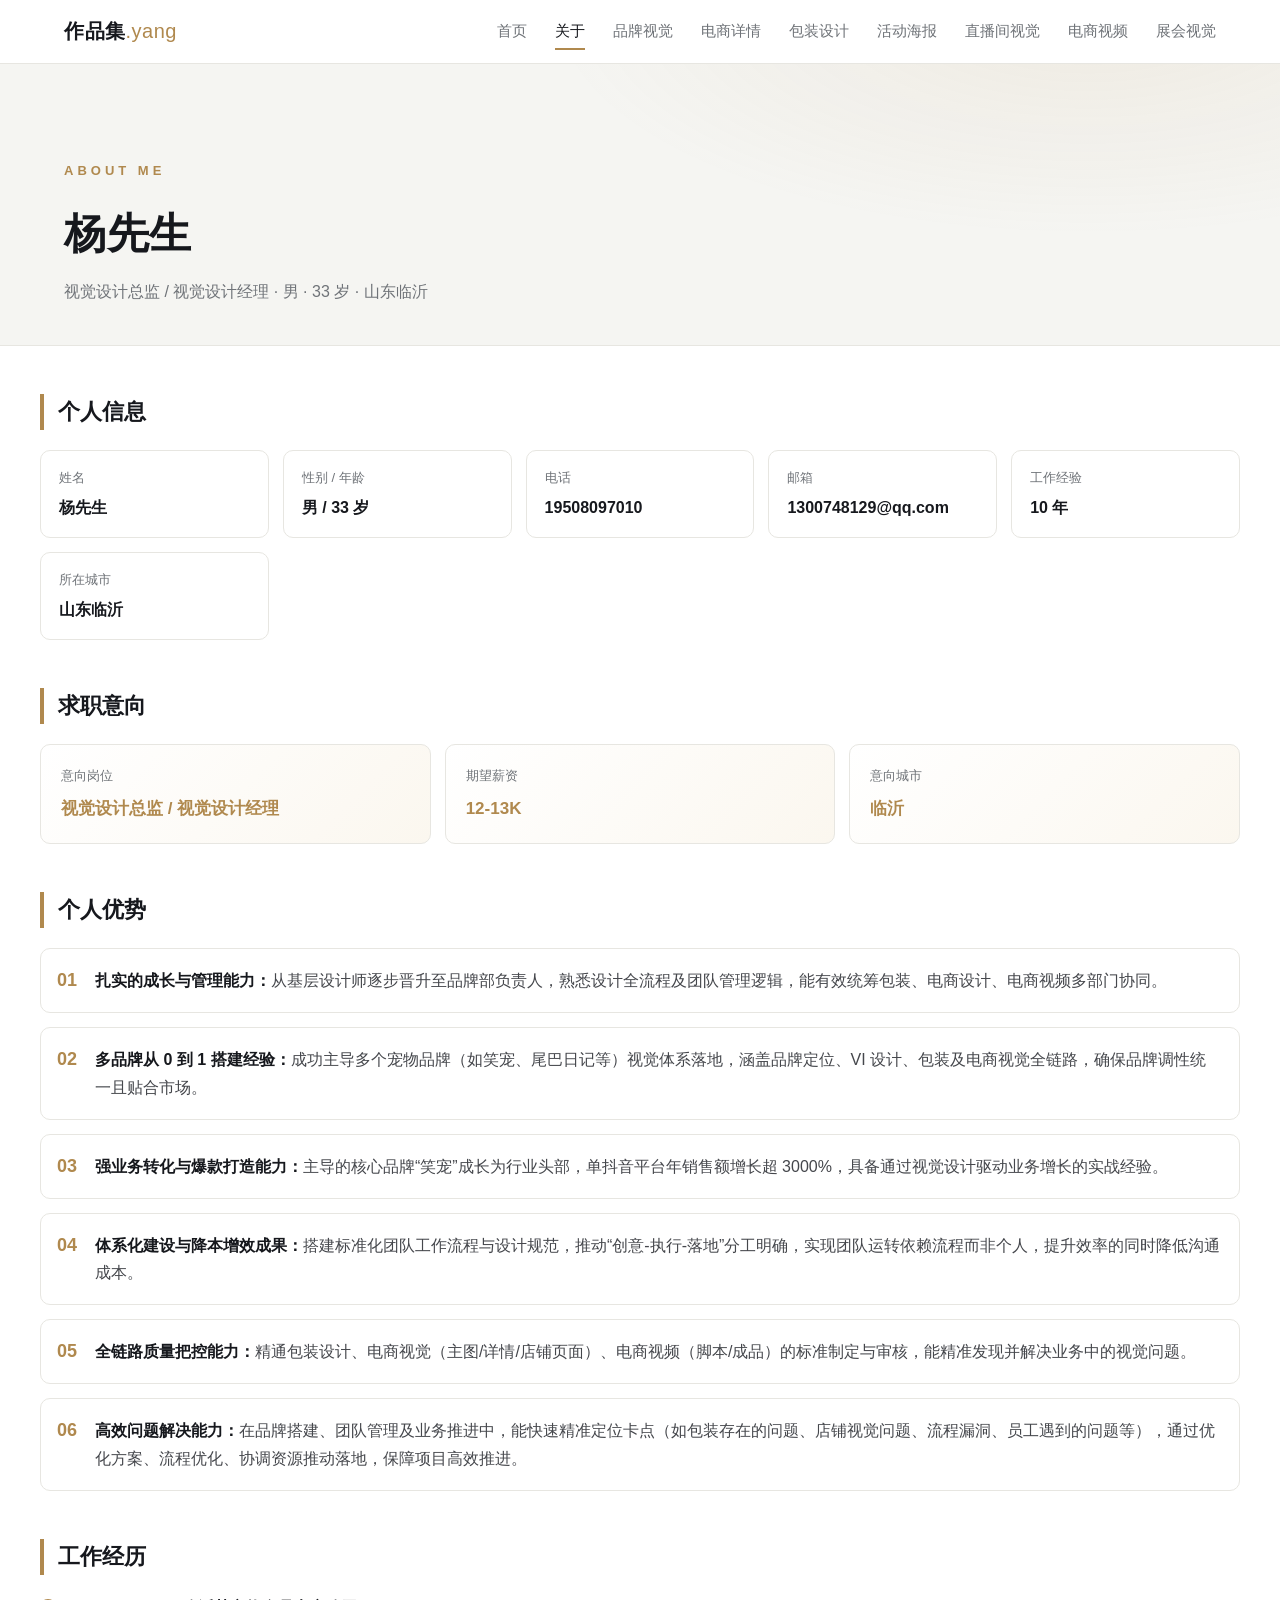
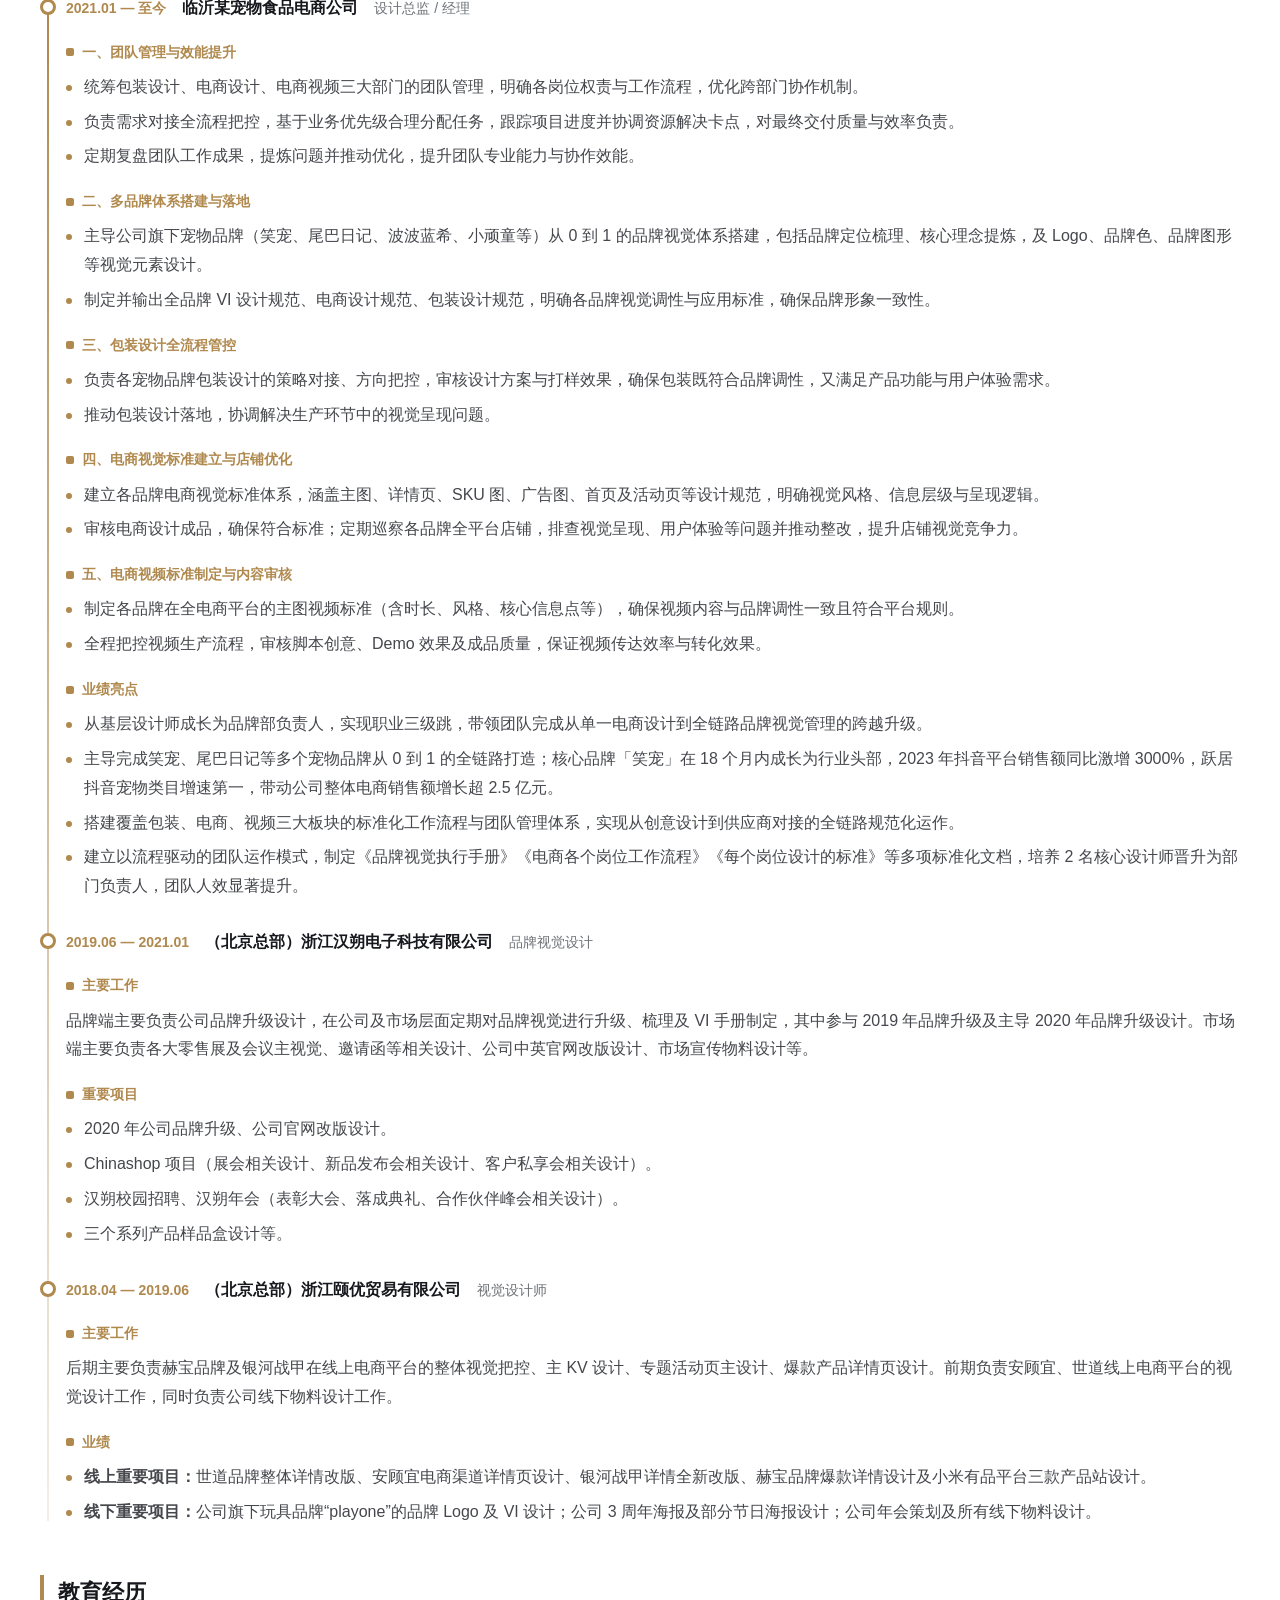
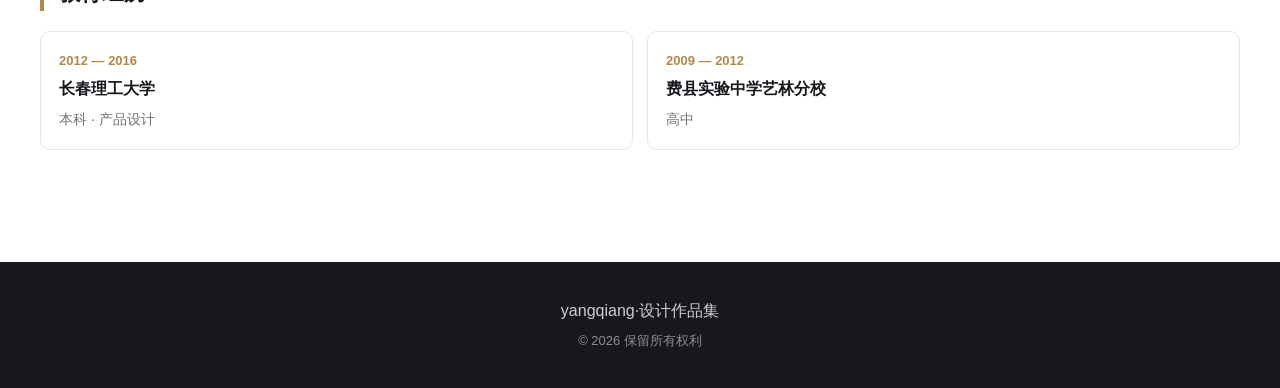
==== commit 03ad5df4: "修复：百度APP内媒体直接打开 / 菜单可滚动 / 导航顺序调整 / 弹窗关闭兜底" ====
--- a/about.html
+++ b/about.html
@@ -3,7 +3,7 @@
 <head>
   <meta charset="UTF-8" />
   <meta name="viewport" content="width=device-width, initial-scale=1.0" />
-  <title>关于我 · 电商设计作品集</title>
+  <title>关于我 · yang的设计作品集</title>
   <meta name="description" content="杨先生 · 视觉设计总监/经理 · 个人信息、求职意向、个人优势、工作经历与教育背景" />
   <link rel="stylesheet" href="css/style.css" />
   <style>
@@ -21,6 +21,17 @@
 </head>
 <body>
 
+  <!-- 微信/QQ/百度等 APP 内置浏览器提示 -->
+  <div class="app-browser-hint" id="appBrowserHint" style="display:none;">
+    <div class="abh-inner">
+      <span class="abh-icon">⚠️</span>
+      <span class="abh-text">你在微信/APP 内置浏览器中，可能拦截页面或无法播放视频。<b>复制链接后用手机浏览器打开</b>体验最佳。</span>
+      <button type="button" class="abh-copy" id="abhCopy">复制链接</button>
+      <button type="button" class="abh-close" aria-label="关闭提示" id="abhClose">×</button>
+    </div>
+    <div class="abh-toast" id="abhToast">已复制，去浏览器粘贴打开 ✓</div>
+  </div>
+
   <!-- 编辑入口：仅管理员可见 -->
   <div class="edit-toolbar" id="editToolbar">
     <button type="button" class="btn-edit" id="btnEdit">编辑本页</button>
@@ -33,11 +44,12 @@
   <header class="nav" id="nav">
     <div class="nav-inner container">
       <a class="brand" href="index.html">作品集<span>.yang</span></a>
-      <button class="nav-toggle" id="navToggle" aria-label="展开菜单" aria-expanded="false">
+      <button type="button" class="nav-toggle" id="navToggle" aria-label="展开菜单" aria-expanded="false">
         <span></span><span></span><span></span>
       </button>
       <nav class="nav-links" id="navLinks">
         <a href="index.html#home">首页</a>
+        <a href="about.html" class="active">关于</a>
         <a href="index.html#brand">品牌视觉</a>
         <a href="index.html#detail">电商详情</a>
         <a href="index.html#packaging">包装设计</a>
@@ -45,7 +57,6 @@
         <a href="index.html#live">直播间视觉</a>
         <a href="index.html#video">电商视频</a>
         <a href="index.html#exhibition">展会视觉</a>
-        <a href="about.html" class="active">关于</a>
       </nav>
     </div>
   </header>
--- a/css/style.css
+++ b/css/style.css
@@ -50,9 +50,7 @@
 .nav{
   position:sticky; top:0; z-index:50;
   height:var(--nav-h);
-  background:rgba(255,255,255,.82);
-  backdrop-filter:saturate(180%) blur(12px);
-  -webkit-backdrop-filter:saturate(180%) blur(12px);
+  background:rgba(255,255,255,.95);
   border-bottom:1px solid var(--line);
 }
 .nav-inner{
@@ -83,10 +81,13 @@
 /* 移动端汉堡按钮 */
 .nav-toggle{
   display:none;
+  position:relative; z-index:55;
   flex-direction:column; justify-content:center; gap:5px;
-  width:42px; height:42px; border:none; background:none; cursor:pointer;
+  width:46px; height:46px; border:none; background:none; cursor:pointer;
+  -webkit-tap-highlight-color:transparent; touch-action:manipulation;
 }
 .nav-toggle span{
+  pointer-events:none;
   display:block; width:22px; height:2px; background:var(--ink);
   transition:transform .3s var(--ease), opacity .3s var(--ease);
 }
@@ -114,10 +115,11 @@
   font-size:clamp(2.6rem,7vw,5rem);
   font-weight:800; line-height:1.1; letter-spacing:1px;
 }
-.hero-name{
-  margin-top:26px; font-size:clamp(1.1rem,2.4vw,1.5rem);
-  font-weight:600; color:var(--ink);
-}
+.hero-subtitle{
+  margin-top:18px; font-size:clamp(1rem,2vw,1.35rem);
+  font-weight:500; color:var(--ink); letter-spacing:2px;
+}
+.hero-subtitle span{ margin:0 10px; color:var(--accent); opacity:.7; }
 .hero-contact{
   margin-top:8px; font-size:15px; color:var(--muted);
 }
@@ -199,16 +201,77 @@
   white-space:nowrap; overflow:hidden; text-overflow:ellipsis;
 }
 
-/* 视频卡片 */
+/* APP 内置浏览器提示条（醒目橙底 + 一键复制） */
+.app-browser-hint{
+  position:relative; z-index:1001;
+  background:linear-gradient(135deg,#e8920c,#d97706);
+  color:#fff; padding:11px 14px; font-size:14px; line-height:1.5;
+  box-shadow:0 2px 12px rgba(0,0,0,.18);
+}
+.app-browser-hint .abh-inner{
+  max-width:1100px; margin:0 auto;
+  display:flex; align-items:center; gap:10px; flex-wrap:wrap;
+}
+.app-browser-hint .abh-icon{ font-size:17px; flex:0 0 auto; }
+.app-browser-hint .abh-text{ flex:1 1 200px; min-width:0; }
+.app-browser-hint .abh-text b{ color:#fff; text-decoration:underline; font-weight:700; }
+.app-browser-hint .abh-copy{
+  flex:0 0 auto; background:#fff; color:#d97706; border:none; border-radius:8px;
+  padding:8px 14px; font-size:13px; font-weight:700; cursor:pointer;
+  white-space:nowrap; box-shadow:0 1px 4px rgba(0,0,0,.2);
+}
+.app-browser-hint .abh-copy:active{ transform:scale(.96); }
+.app-browser-hint .abh-close{
+  flex:0 0 auto; background:none; border:none; color:rgba(255,255,255,.9);
+  font-size:22px; line-height:1; cursor:pointer; padding:0 2px;
+}
+.app-browser-hint .abh-toast{
+  position:absolute; left:50%; top:100%; transform:translate(-50%,6px);
+  background:#1f2937; color:#fff; font-size:13px; padding:8px 14px;
+  border-radius:8px; white-space:nowrap; box-shadow:0 4px 14px rgba(0,0,0,.25);
+  opacity:0; pointer-events:none; transition:opacity .2s, transform .2s;
+}
+.app-browser-hint .abh-toast.show{ opacity:1; transform:translate(-50%,10px); }
+
+/* 视频卡片：封面图+播放按钮，避免 APP 内核劫持 */
 .video-card{
   background:#fff; border:1px solid var(--line); border-radius:var(--radius);
-  overflow:hidden;
+  overflow:hidden; cursor:pointer;
   transition:transform .3s var(--ease), box-shadow .3s var(--ease);
 }
 .video-card:hover{ transform:translateY(-6px); box-shadow:var(--shadow); border-color:transparent; }
-.video-card video{
-  width:100%; height:auto; display:block; background:#000;   /* 不变形：保持原始比例 */
-}
+.video-poster{
+  position:relative; width:100%; aspect-ratio:4/3; overflow:hidden; background:#eef1f0;
+}
+.video-poster img{
+  width:100%; height:100%; object-fit:cover; display:block;
+  transition:transform .4s var(--ease);
+}
+.video-card:hover .video-poster img{ transform:scale(1.04); }
+/* 无封面时的中性占位：浅色底 + 品牌色播放钮，清晰且不显「出错」 */
+.video-poster-fallback{
+  width:100%; height:100%; display:flex; flex-direction:column; align-items:center; justify-content:center;
+  background:linear-gradient(135deg,#eef3f0,#e3eae6); color:var(--ink);
+}
+.vpf-icon{
+  width:54px; height:54px; border-radius:50%; background:var(--accent); color:#fff;
+  display:flex; align-items:center; justify-content:center; font-size:20px; margin-bottom:10px;
+  box-shadow:0 6px 16px rgba(176,137,78,.28);
+}
+.vpf-title{
+  font-size:13px; color:var(--muted); text-align:center; padding:0 14px; line-height:1.4;
+}
+.video-play-overlay{
+  position:absolute; inset:0; display:flex; align-items:center; justify-content:center;
+  background:rgba(255,255,255,0); transition:background .2s;
+}
+.video-card:hover .video-play-overlay{ background:rgba(255,255,255,.12); }
+.video-play-icon{
+  width:56px; height:56px; border-radius:50%; background:var(--accent); color:#fff;
+  display:flex; align-items:center; justify-content:center; font-size:18px; padding-left:4px;
+  box-shadow:0 6px 18px rgba(176,137,78,.3); transition:transform .2s;
+}
+.video-card:hover .video-play-icon{ transform:scale(1.08); }
 .video-card .card-title{ padding:12px 15px; }
 
 /* ===================== 灯箱 ===================== */
@@ -224,6 +287,13 @@
   display:flex; flex-direction:column; align-items:center; justify-content:center;
   width:100%; max-width:min(1100px,94vw); height:90vh;
 }
+/* 视频模式下让灯箱高度由视频本身比例决定，避免被父容器强行拉伸 */
+.lightbox.video-mode .lb-figure{
+  height:auto; max-height:90vh;
+}
+.lightbox.video-mode .lb-stage{
+  flex:0 0 auto; height:auto;
+}
 .lb-stage{
   position:relative; flex:1; min-height:0; width:100%;
   display:flex; align-items:center; justify-content:center;
@@ -232,6 +302,13 @@
 #lbImg{
   display:block; max-width:none; max-height:none;
   border-radius:6px; box-shadow:0 20px 60px rgba(0,0,0,.5);
+}
+#lbVideo{
+  display:block;
+  width:auto; height:auto;
+  max-width:min(1100px,94vw); max-height:80vh;
+  border-radius:6px; box-shadow:0 20px 60px rgba(0,0,0,.5);
+  background:#000;
 }
 .lb-title-bar{
   position:absolute; top:16px; left:0; right:0; text-align:center; z-index:5;
@@ -547,13 +624,39 @@
 .pdf-btn-ghost{ background:transparent; color:#fff; border-color:rgba(255,255,255,.35); }
 .pdf-btn-ghost:hover{ background:rgba(255,255,255,.12); }
 .pdf-close{
-  width:40px; height:40px; border-radius:50%; border:1px solid rgba(255,255,255,.3);
+  -webkit-appearance:none; appearance:none;
+  width:44px; height:44px; border-radius:50%; border:1px solid rgba(255,255,255,.3);
   background:rgba(255,255,255,.06); color:#fff; font-size:24px; line-height:1; cursor:pointer;
   transition:background .2s var(--ease);
-}
+  touch-action:manipulation; -webkit-tap-highlight-color:transparent;
+  display:inline-flex; align-items:center; justify-content:center;
+}
+.pdf-close:active{ background:rgba(255,255,255,.22); }
 .pdf-close:hover{ background:rgba(255,255,255,.16); }
 .pdf-stage{ flex:1; min-height:0; padding:16px; }
 .pdf-stage iframe{ width:100%; height:100%; border:0; border-radius:6px; background:#fff; }
+.pdf-tip{
+  position:absolute; inset:16px; display:flex; flex-direction:column;
+  align-items:center; justify-content:center; text-align:center;
+  color:rgba(255,255,255,.82); font-size:14px; line-height:1.7; gap:6px;
+  background:rgba(255,255,255,.04); border:1px dashed rgba(255,255,255,.2); border-radius:8px;
+}
+.pdf-tip p{ margin:0; }
+.pdf-copy-toast{
+  position:fixed; left:50%; bottom:120px; transform:translateX(-50%);
+  background:rgba(22,24,29,.9); color:#fff; font-size:14px;
+  padding:10px 18px; border-radius:8px; z-index:2002;
+  opacity:0; pointer-events:none; transition:opacity .25s var(--ease);
+}
+.pdf-copy-toast.show{ opacity:1; }
+.app-toast{
+  position:fixed; left:50%; top:50%; transform:translate(-50%,-50%);
+  background:rgba(22,24,29,.92); color:#fff; font-size:15px;
+  padding:14px 24px; border-radius:10px; z-index:2003;
+  opacity:0; pointer-events:none; transition:opacity .25s var(--ease);
+  max-width:78vw; text-align:center; line-height:1.5;
+}
+.app-toast.show{ opacity:1; }
 
 /* ===================== 管理模式（仅 token 验证后显示） ===================== */
 .admin-bar{
@@ -630,8 +733,12 @@
     max-height:0; overflow:hidden;
     transition:max-height .3s var(--ease);
   }
-  .nav-links.open{ max-height:420px; }
-  .nav-links a{ padding:15px 24px; border-top:1px solid var(--line); }
+  .nav-links.open{
+    max-height:calc(100vh - var(--nav-h) - 24px);
+    overflow-y:auto;
+    -webkit-overflow-scrolling:touch;
+  }
+  .nav-links a{ padding:15px 24px; border-top:1px solid var(--line); flex-shrink:0; }
   .nav-links a::after{ display:none; }
   .nav-links a.active{ color:var(--accent); background:var(--bg-soft); }
 
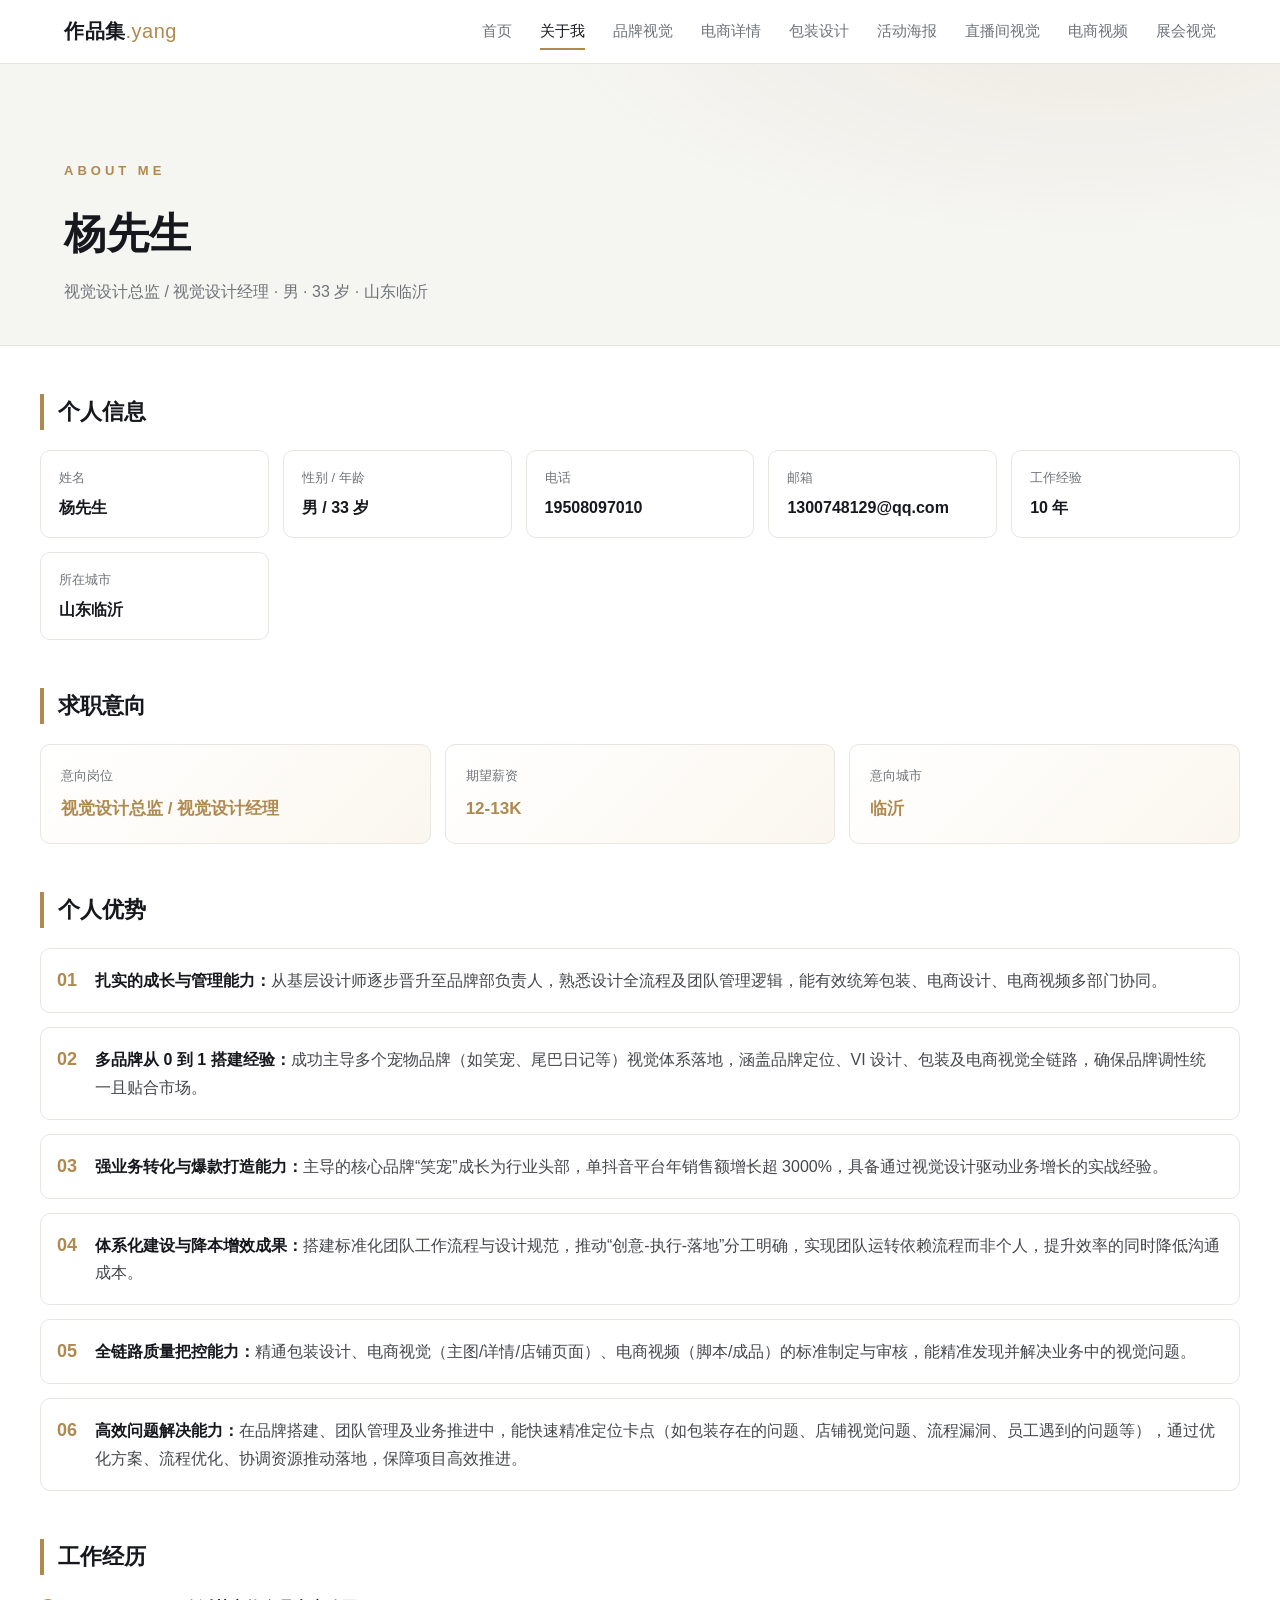
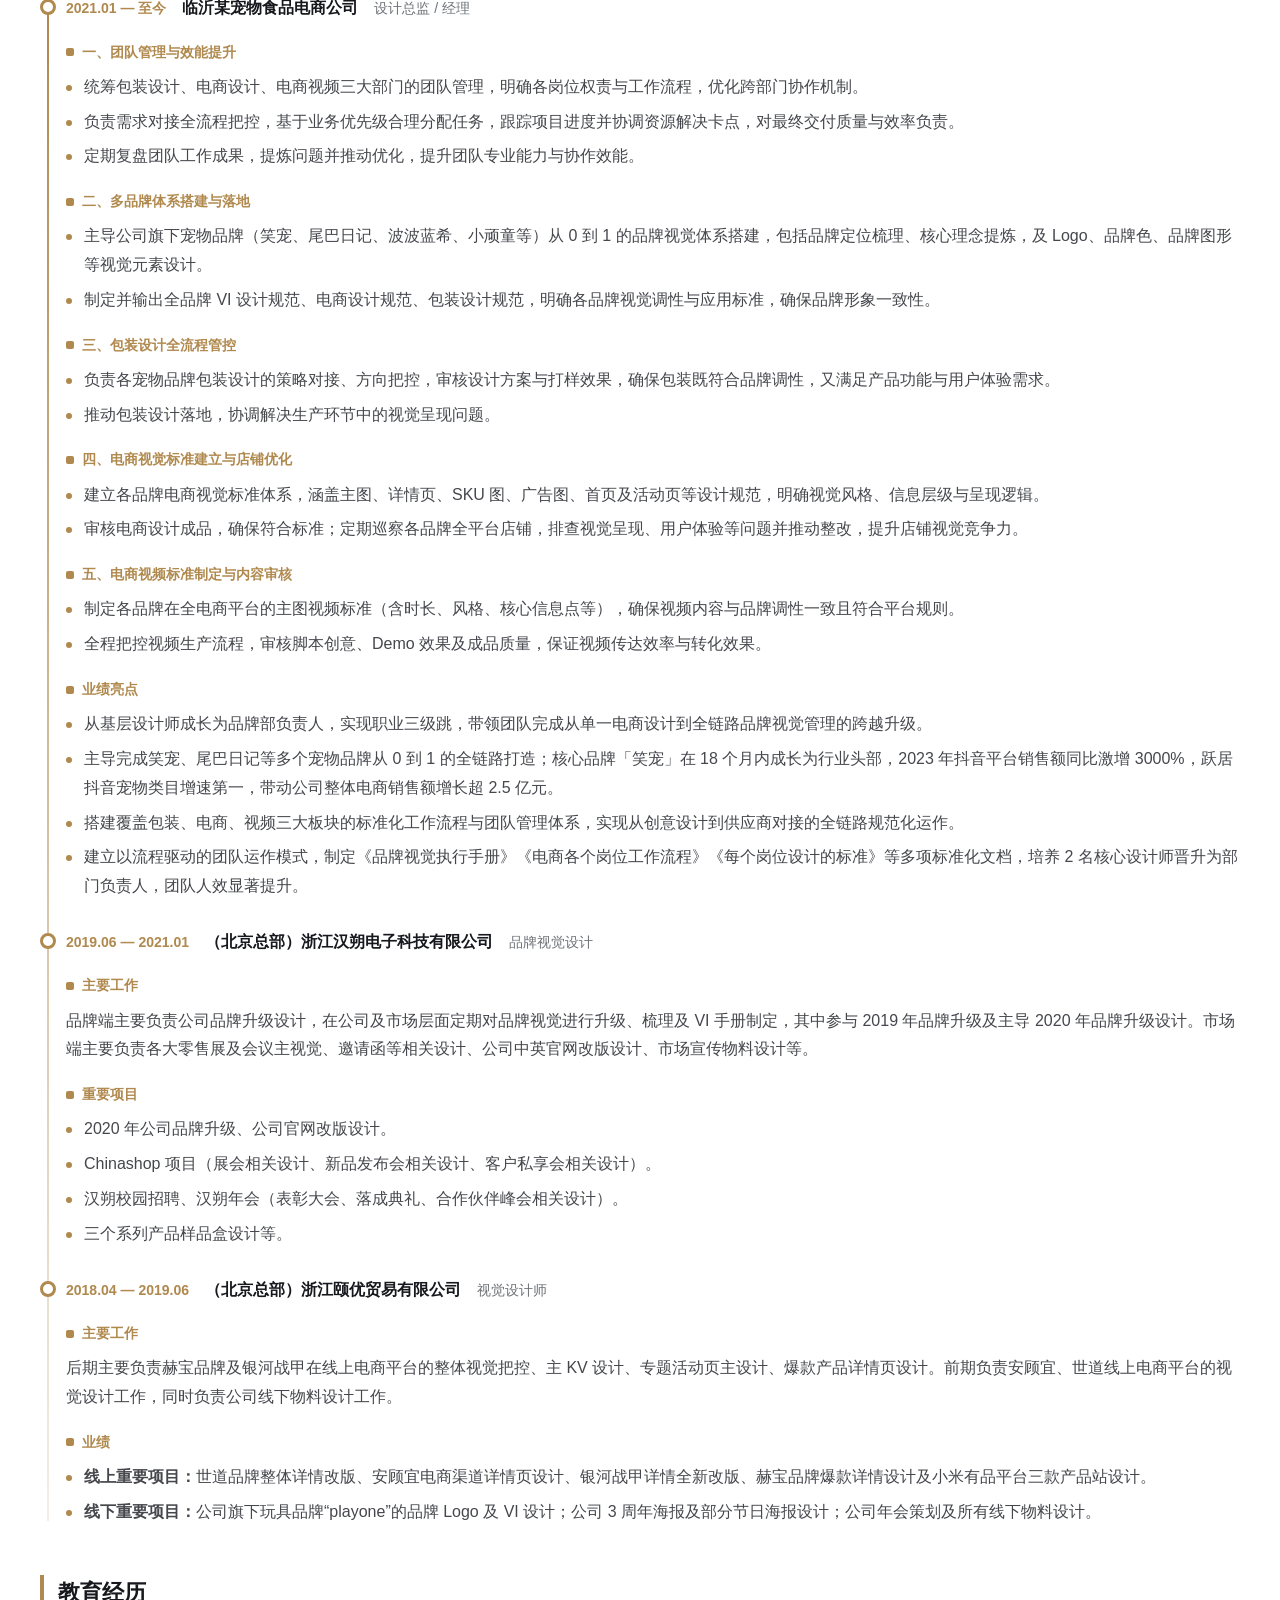
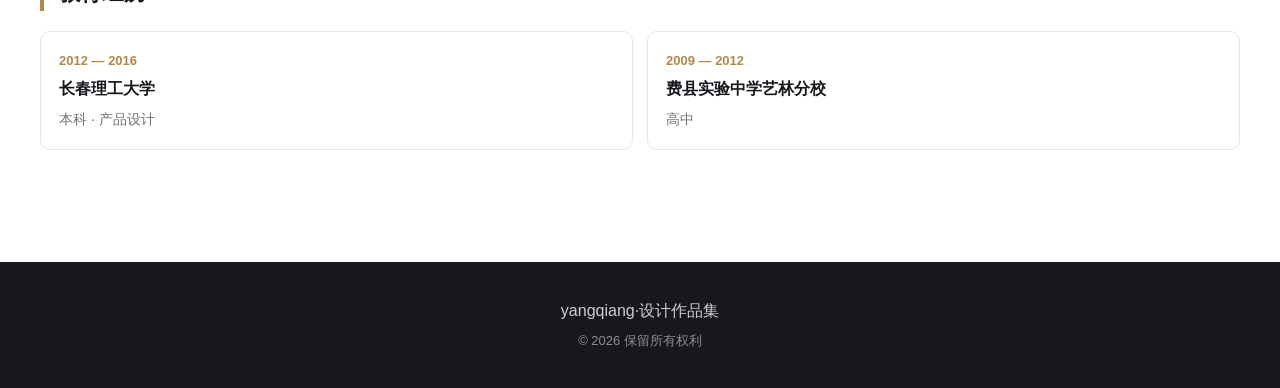
==== commit a5ed42c3: "修复：导航" ====
--- a/about.html
+++ b/about.html
@@ -49,7 +49,7 @@
       </button>
       <nav class="nav-links" id="navLinks">
         <a href="index.html#home">首页</a>
-        <a href="about.html" class="active">关于</a>
+        <a href="about.html" class="active">关于我</a>
         <a href="index.html#brand">品牌视觉</a>
         <a href="index.html#detail">电商详情</a>
         <a href="index.html#packaging">包装设计</a>
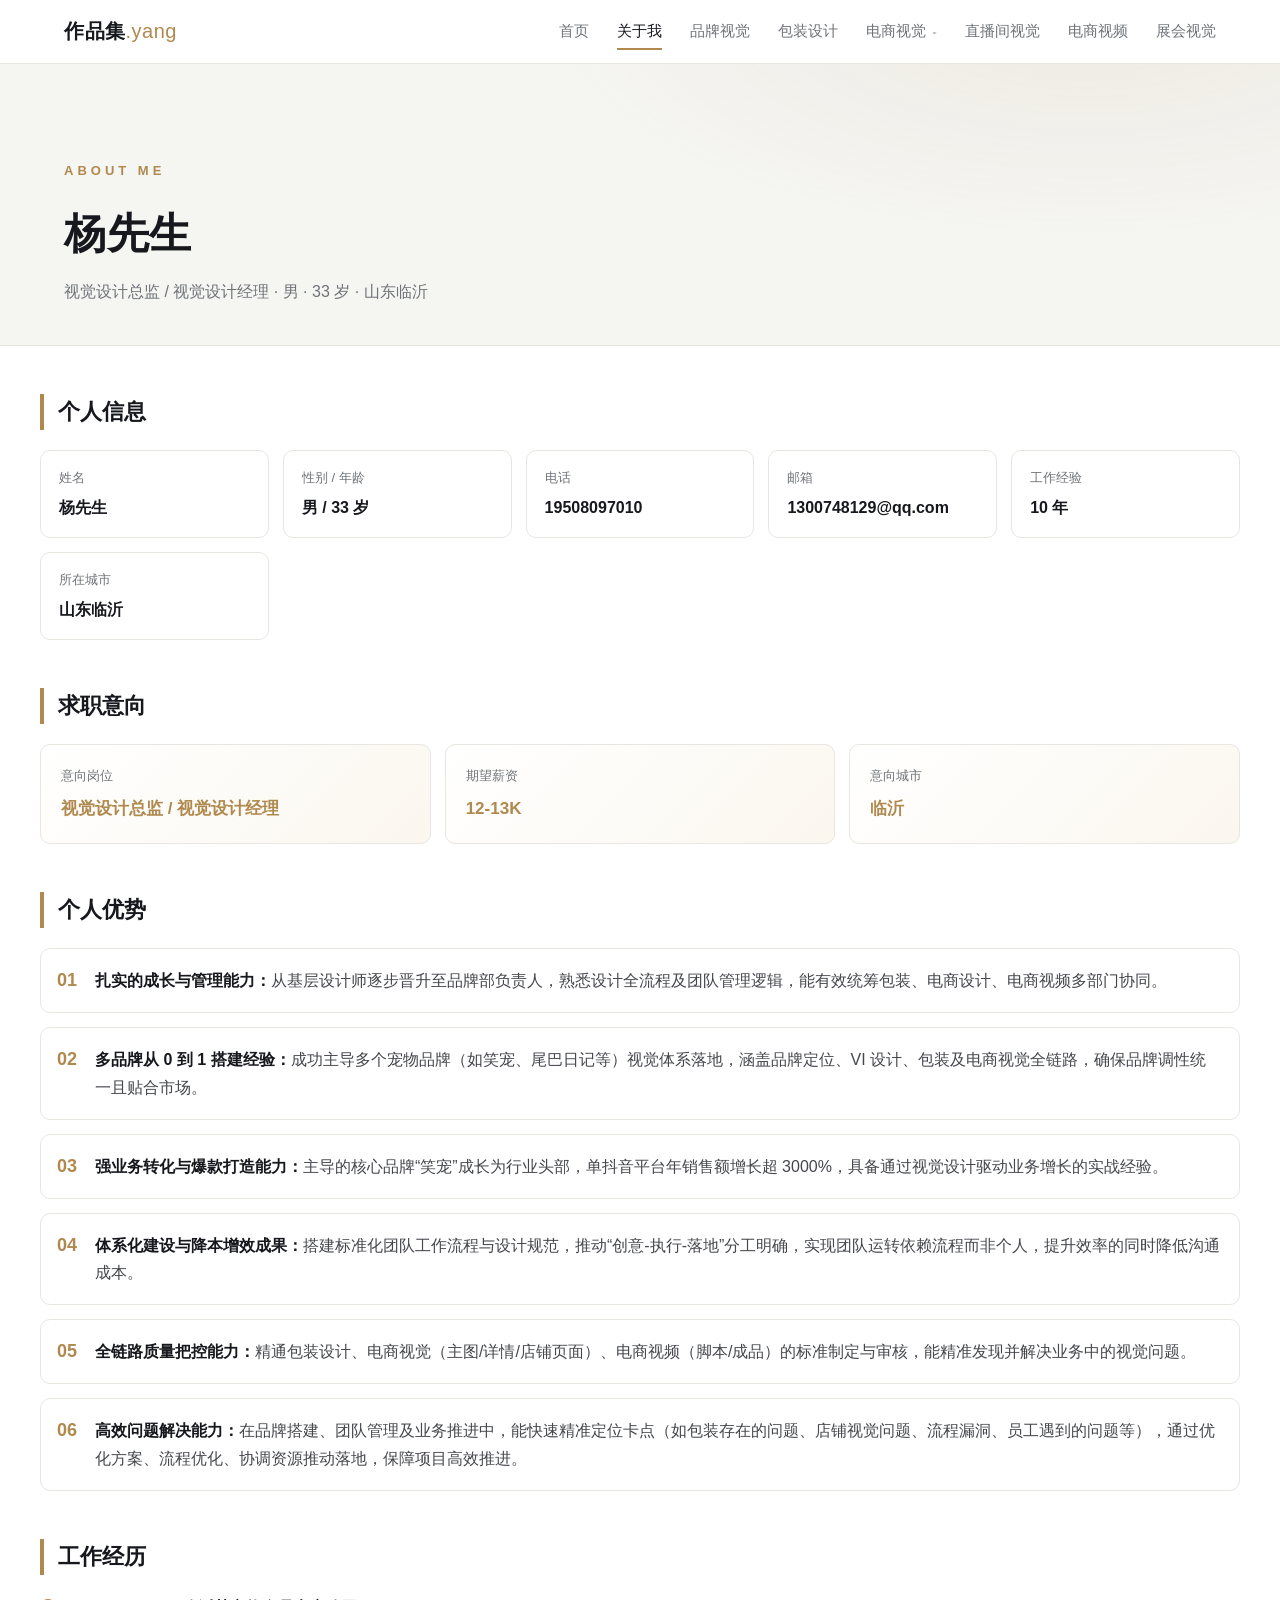
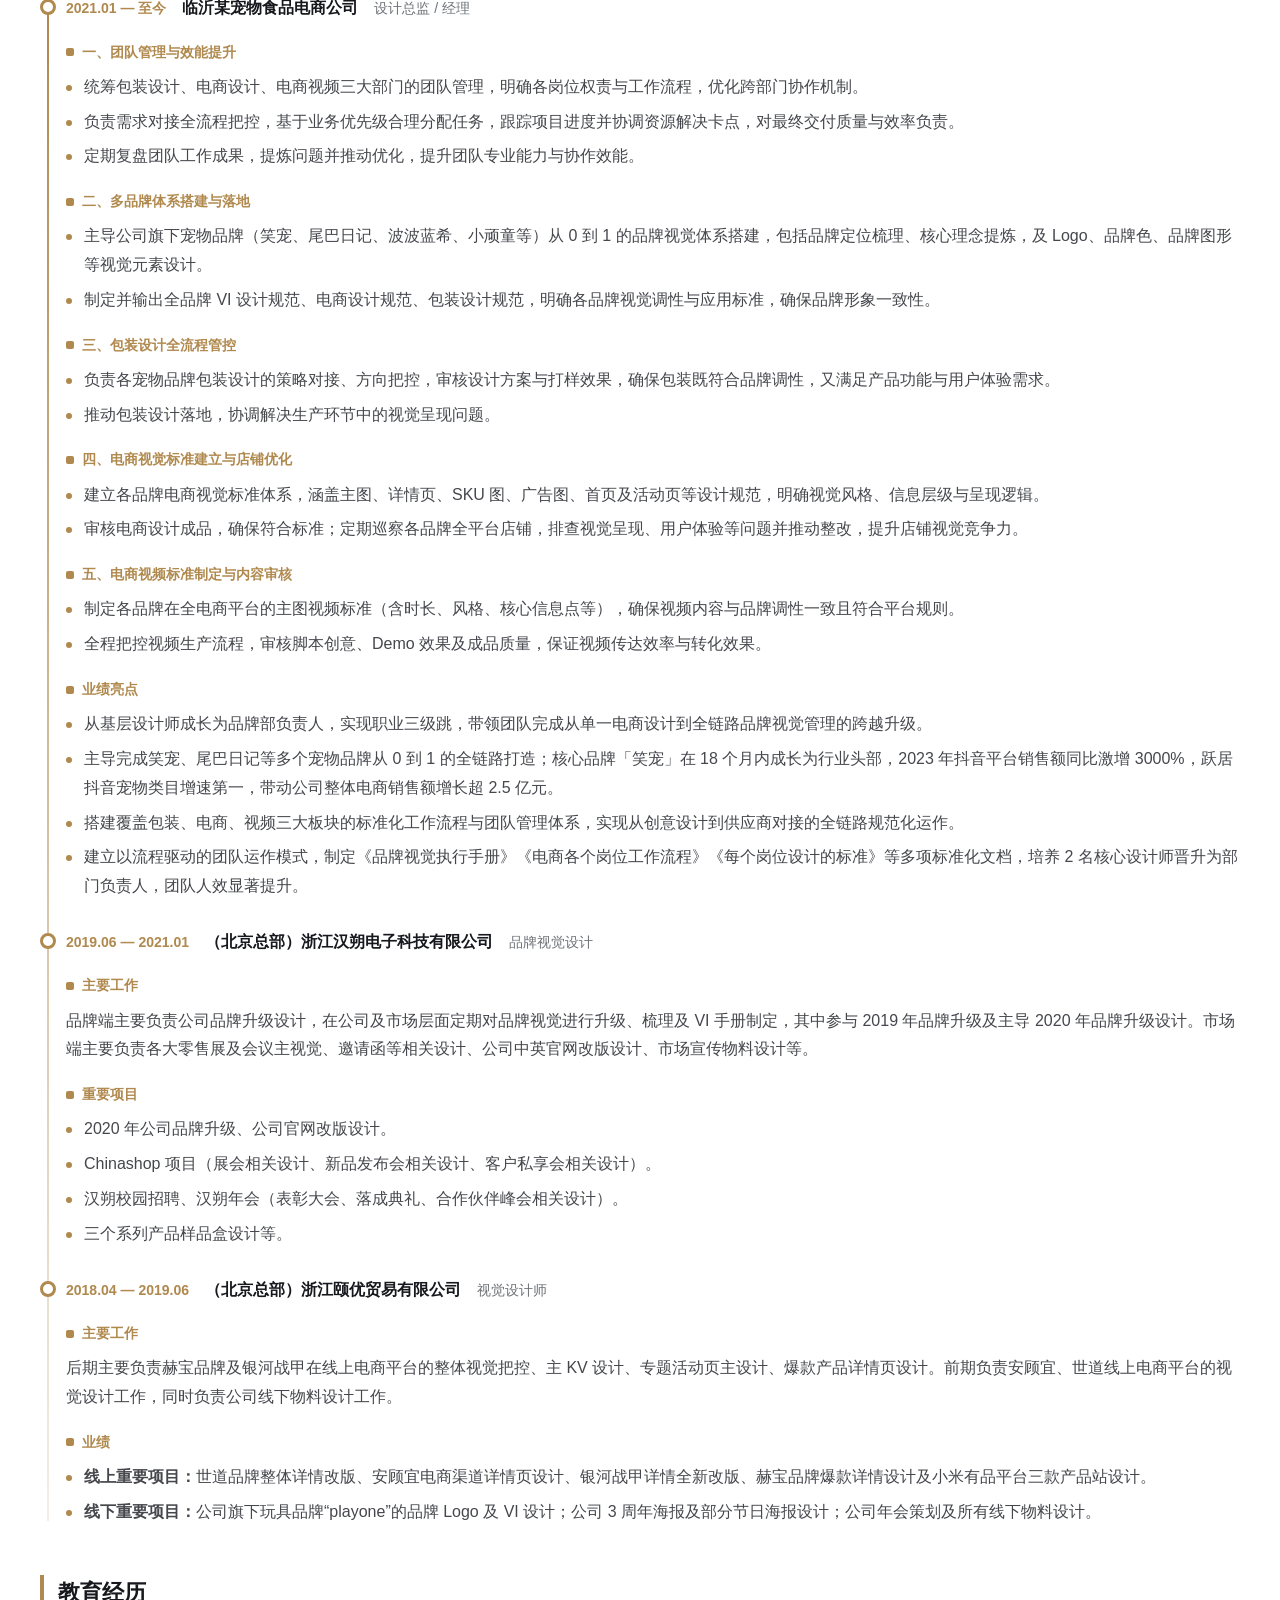
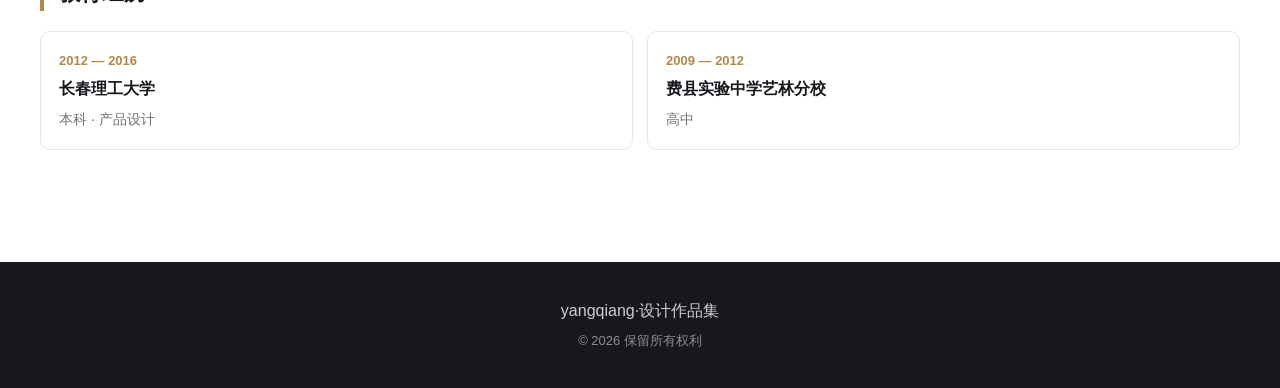
==== commit 26e56788: "导航改版：品牌视觉→包装设计→电商视觉(下拉：电商详情/电商主图/活动海报)，新增电商主图板块" ====
--- a/about.html
+++ b/about.html
@@ -51,9 +51,15 @@
         <a href="index.html#home">首页</a>
         <a href="about.html" class="active">关于我</a>
         <a href="index.html#brand">品牌视觉</a>
-        <a href="index.html#detail">电商详情</a>
         <a href="index.html#packaging">包装设计</a>
-        <a href="index.html#poster">活动海报</a>
+        <div class="nav-drop">
+          <a href="index.html#detail" class="drop-parent">电商视觉 <span class="drop-caret">▾</span></a>
+          <div class="drop-menu">
+            <a href="index.html#detail">电商详情</a>
+            <a href="index.html#mainvisual">电商主图</a>
+            <a href="index.html#poster">活动海报</a>
+          </div>
+        </div>
         <a href="index.html#live">直播间视觉</a>
         <a href="index.html#video">电商视频</a>
         <a href="index.html#exhibition">展会视觉</a>
--- a/css/style.css
+++ b/css/style.css
@@ -77,6 +77,33 @@
 .nav-links a:hover{ color:var(--ink); }
 .nav-links a.active{ color:var(--ink); }
 .nav-links a.active::after{ width:100%; }
+
+/* 导航下拉（电商视觉：电商详情 / 电商主图 / 活动海报） */
+.nav-drop{ position:relative; display:flex; align-items:center; }
+.drop-caret{ font-size:10px; opacity:.55; margin-left:2px; }
+.drop-menu{
+  position:absolute; top:calc(100% + 2px); left:50%;
+  transform:translate(-50%, 8px);
+  min-width:132px; padding:6px;
+  background:#fff; border:1px solid var(--line); border-radius:10px;
+  box-shadow:0 14px 34px rgba(20,18,12,.12);
+  opacity:0; visibility:hidden; pointer-events:none;
+  transition:opacity .22s var(--ease), transform .22s var(--ease), visibility .22s;
+  z-index:60;
+}
+.nav-drop:hover .drop-menu,
+.nav-drop:focus-within .drop-menu{
+  opacity:1; visibility:visible; pointer-events:auto;
+  transform:translate(-50%, 0);
+}
+.drop-menu a{
+  display:block; padding:9px 14px; font-size:14px;
+  color:var(--muted); border-radius:7px; white-space:nowrap;
+}
+.drop-menu a::after{ display:none; }
+.drop-menu a:hover{ color:var(--ink); background:var(--bg-soft); }
+.nav-drop:hover .drop-parent{ color:var(--ink); }
+.nav-drop:hover .drop-parent::after{ width:100%; }
 
 /* 移动端汉堡按钮 */
 .nav-toggle{
@@ -742,6 +769,16 @@
   .nav-links a::after{ display:none; }
   .nav-links a.active{ color:var(--accent); background:var(--bg-soft); }
 
+  /* 移动端：电商视觉子项缩进平铺，随汉堡菜单一起展开 */
+  .nav-drop{ flex-direction:column; align-items:stretch; }
+  .drop-caret{ display:none; }
+  .drop-menu{
+    position:static; transform:none; opacity:1; visibility:visible; pointer-events:auto;
+    min-width:0; padding:0; background:transparent; border:none; box-shadow:none;
+  }
+  .drop-menu a{ padding:12px 24px 12px 44px; border-top:none; font-size:14px; border-radius:0; }
+  .drop-menu a:hover{ background:transparent; }
+
   .grid{ grid-template-columns:repeat(2,1fr); gap:12px; }
   .grid-brand{ grid-template-columns:repeat(2,1fr); gap:12px; }
   .ex-grid{ grid-template-columns:repeat(2,1fr); gap:12px; }
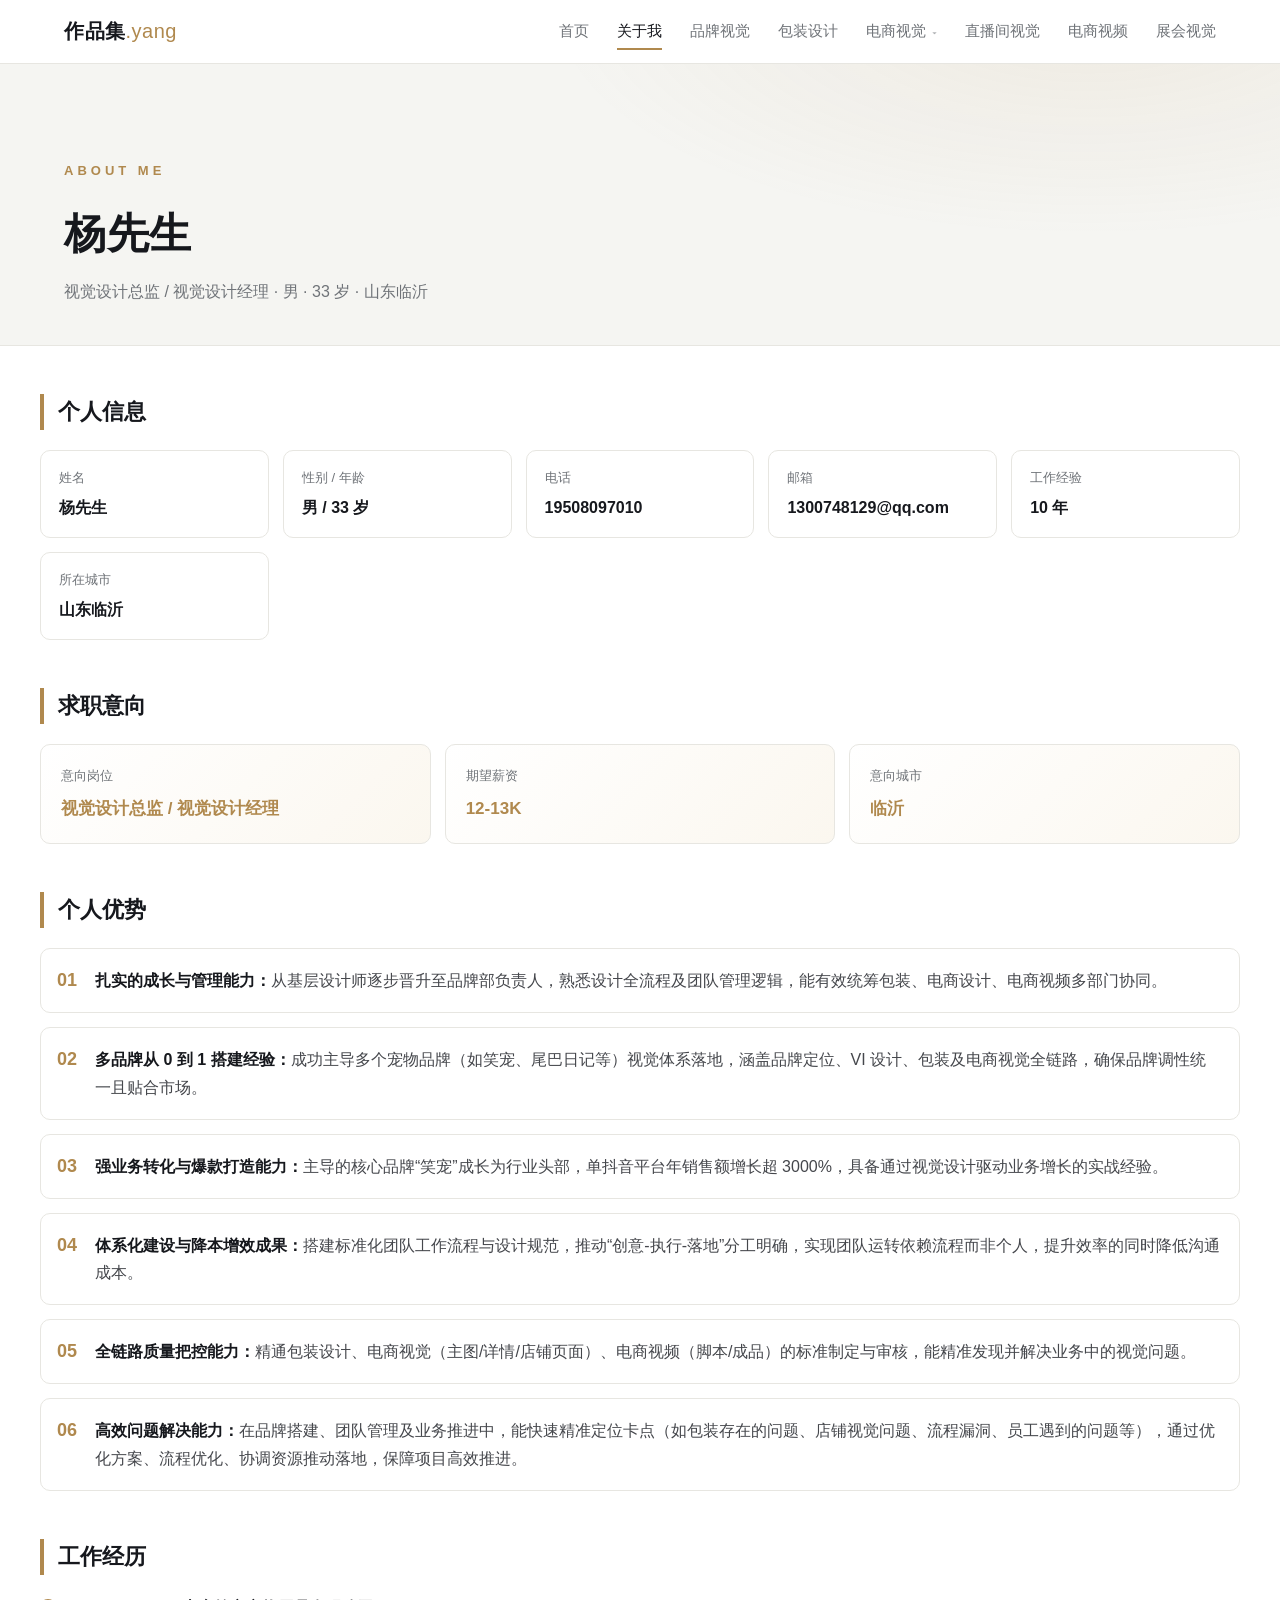
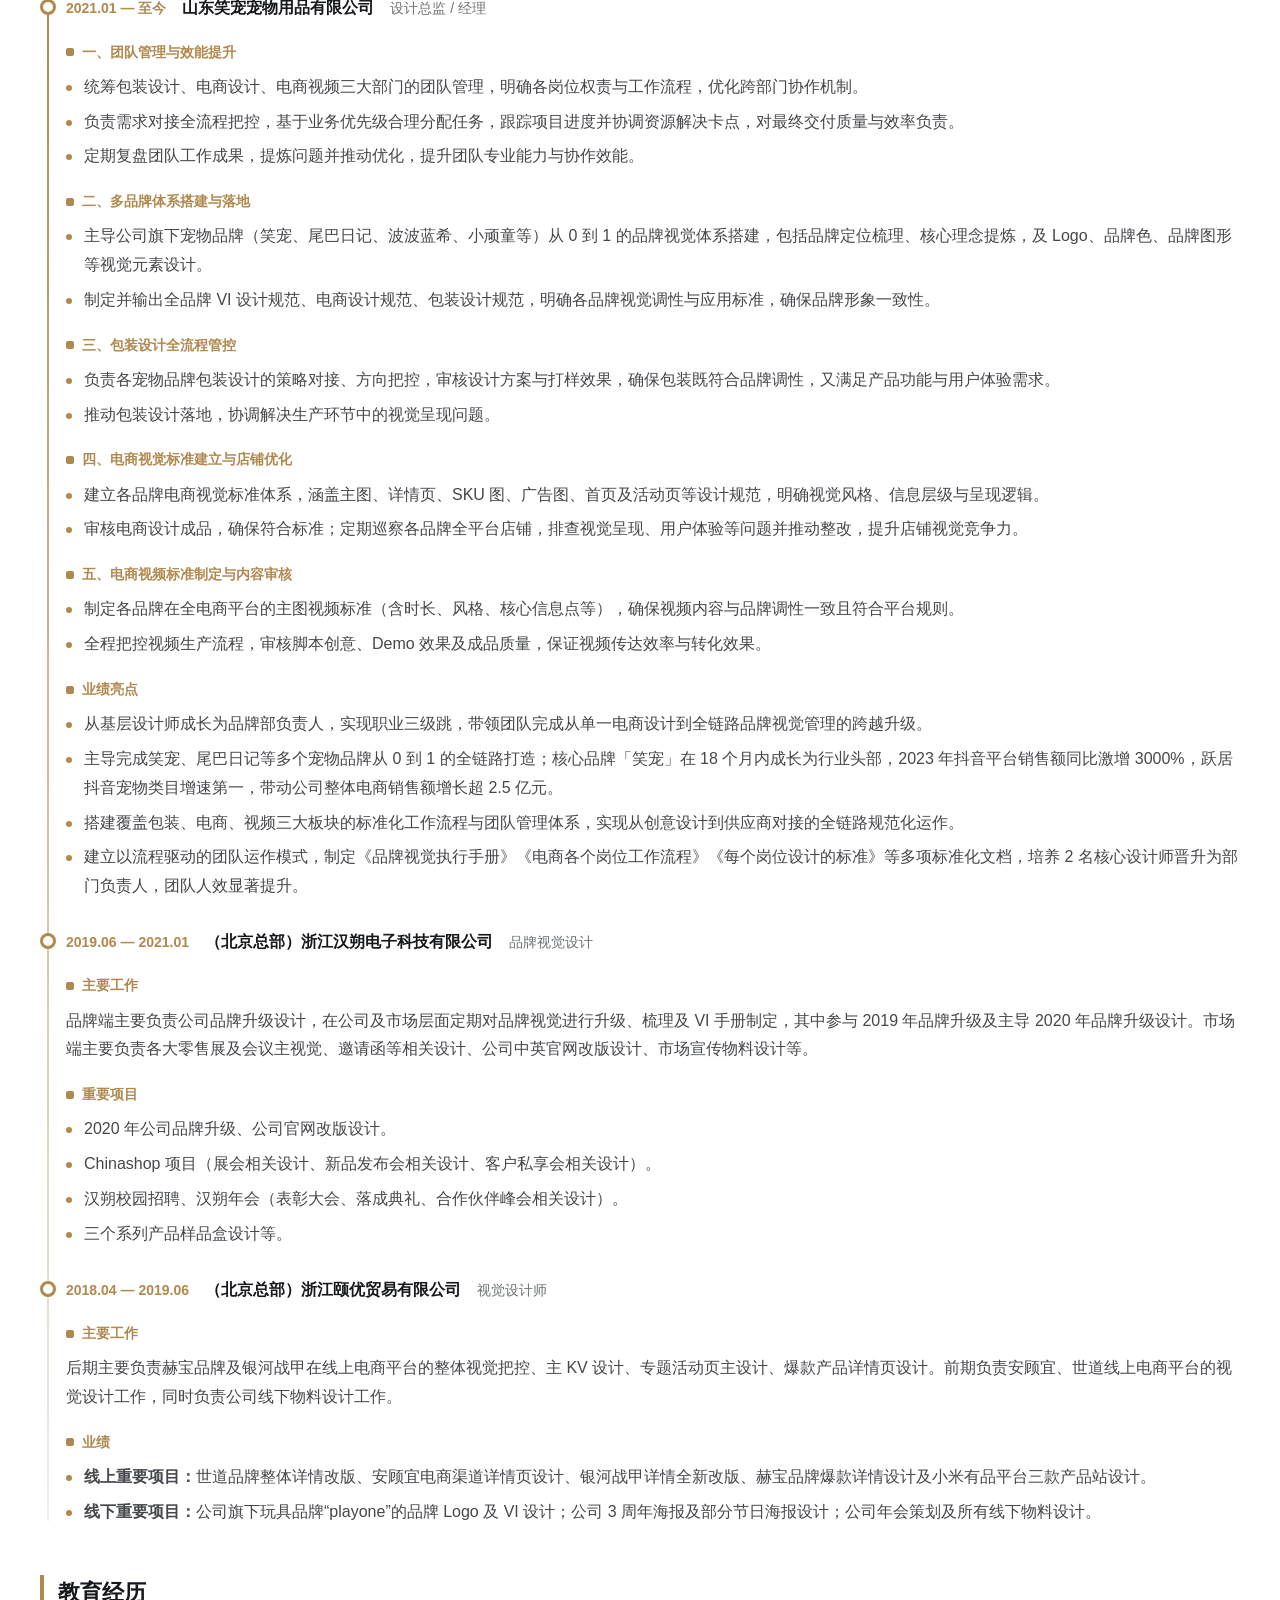
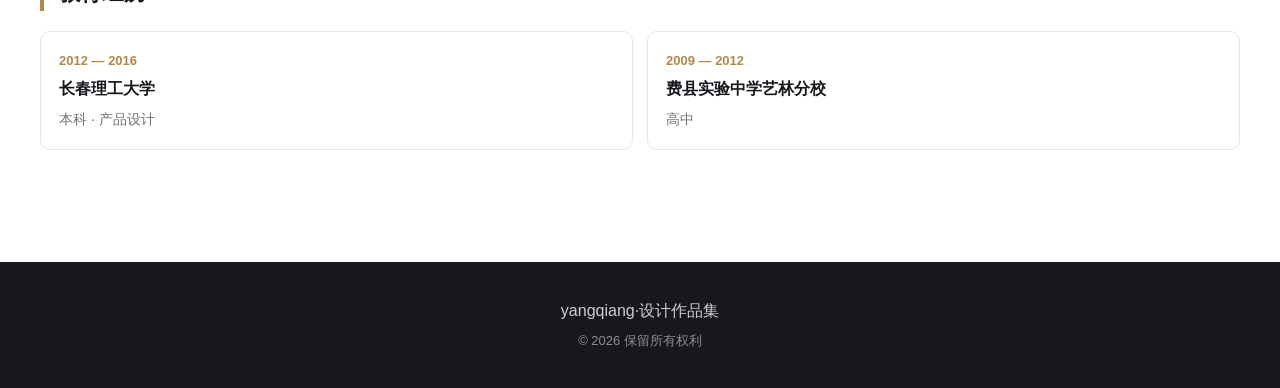
==== commit fe101cf7: "修改：工作履历公司名 临沂某宠物食品电商公司 → 山东笑宠宠物用品有限公司" ====
--- a/about.html
+++ b/about.html
@@ -133,7 +133,7 @@
             <div class="tl-dot"></div>
             <div class="tl-head">
               <span class="tl-date editable" data-key="w1_date">2021.01 — 至今</span>
-              <span class="tl-org editable" data-key="w1_org">临沂某宠物食品电商公司</span>
+              <span class="tl-org editable" data-key="w1_org">山东笑宠宠物用品有限公司</span>
               <span class="tl-role editable" data-key="w1_role">设计总监 / 经理</span>
             </div>
             <div class="tl-body editable" data-key="w1_body">
